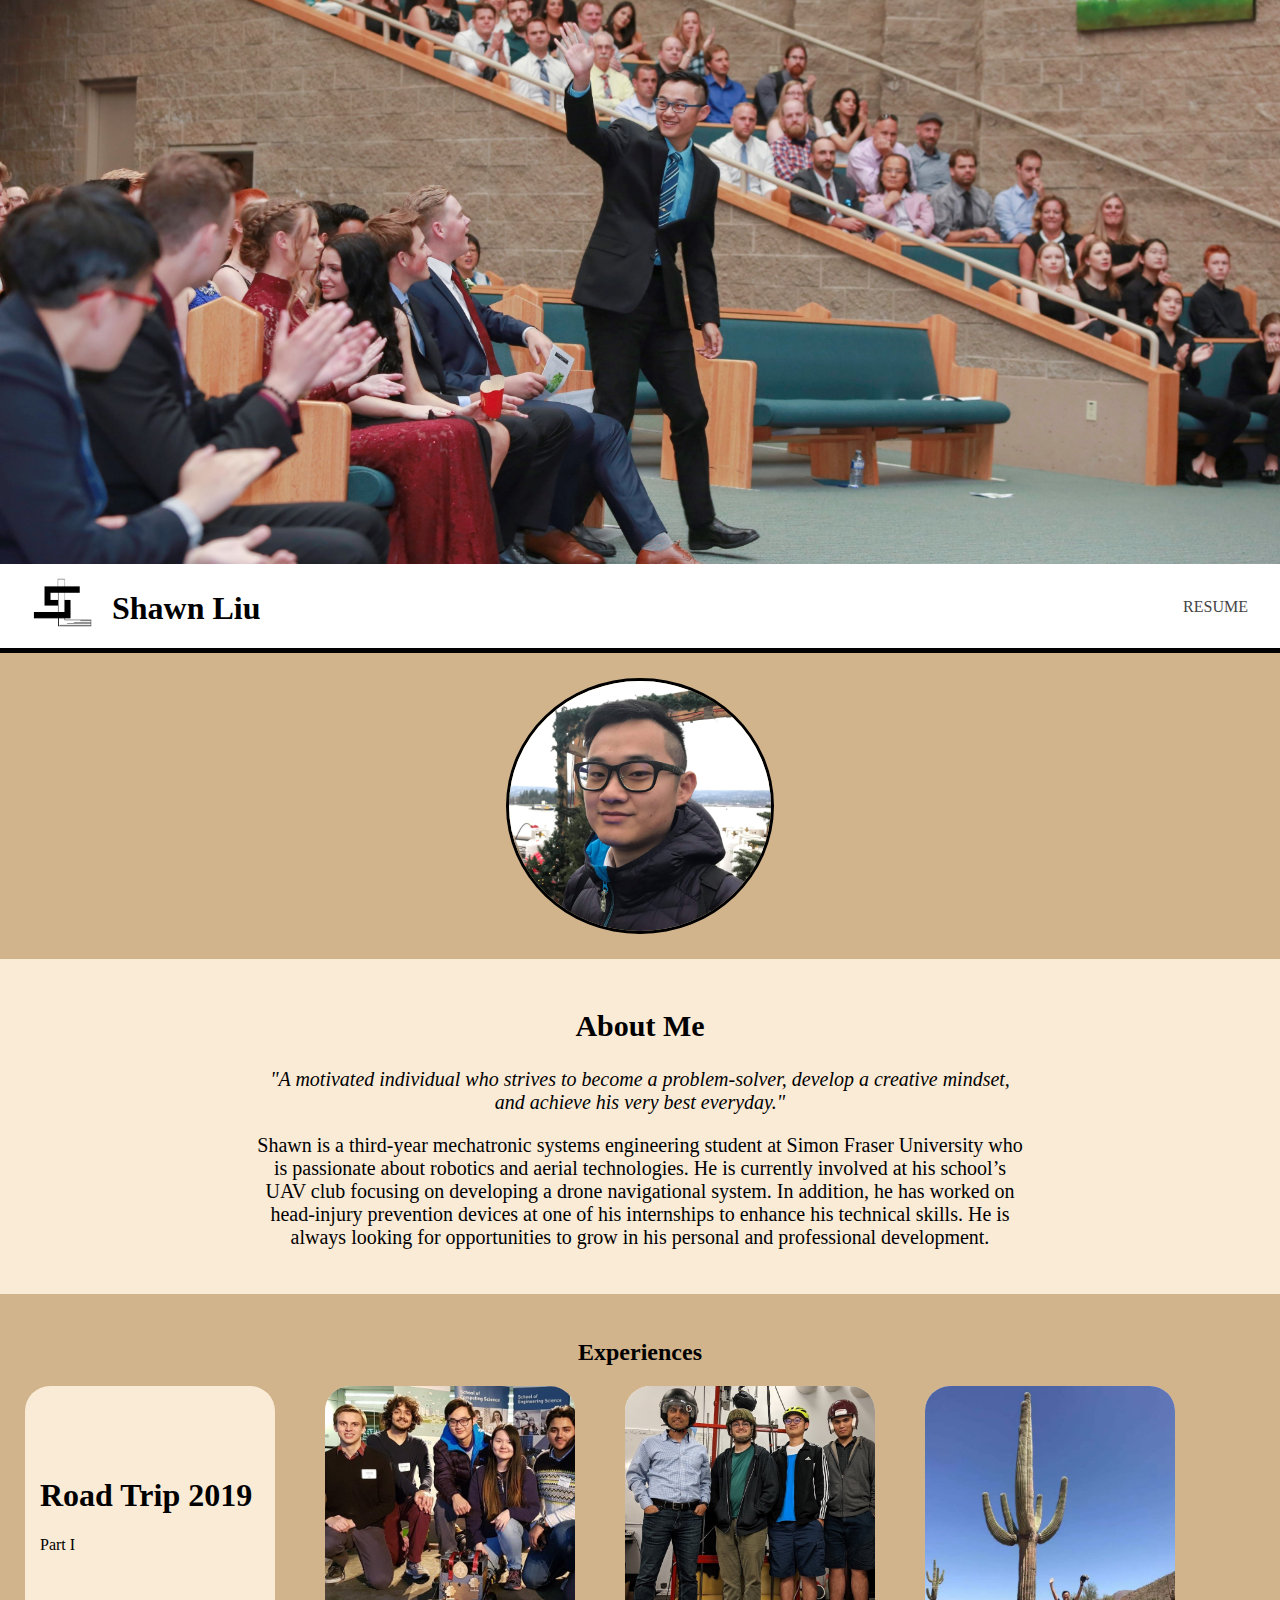
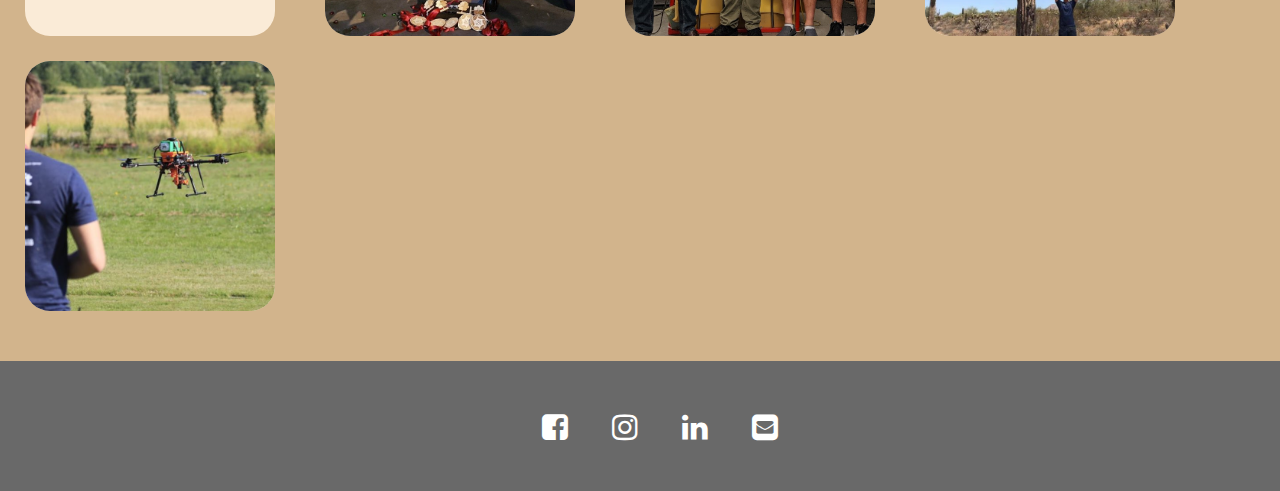
==== index.htm @ 6d1b3b06 "Remove phone icon" ====
<!DOCTYPE HTML> <!--Tells user which html version you are using -->
<html lang ="en">
    <head> 
    <meta charset = "utf-8">
    <meta name = "description" content="Personal websites"> <!-- this is used to help the search engine to find what the users are looking for-->
    <meta name="viewport" content="width=device-width, initial-scale=1">
    <title> Shawn's Website </title> <!-- Shows on the tab that this is "Shawn's Website" -->
    <link rel= "stylesheet" href="Shawn_web.css">
    <link rel= "stylesheet" href="https://stackpath.bootstrapcdn.com/font-awesome/4.7.0/css/font-awesome.min.css"> <!--https://www.bootstrapcdn.com/fontawesome/-->
    <body>
        <div id = "container">
            <div id = "main">
        <div class = "top-container">
            <a name = "back-to-top">
                <img src = "Shawn web pic/SCSGradPic4.jpg" alt = "grad" class = "grad"></a>
            <!--<img src = "Shawn web pic/logo3.png" alt = "logo" class = "logoTop">-->
            <!--<h1 class = "heading"><span>Shawn Liu</span></h1> this well set the name for the top--> 
            <p class = "headingQuote"><span><i>"You can do anything you set your mind to."</i> -Benjamin Franklin </span></p>
        </div>
                
        <header class = "header" id = "myHeader">
            <div class= "inner">
        <img src = "Shawn web pic/logo3.png" alt = "logo" class = "logo">
        <h1 class= "name"> Shawn Liu </h1>
        <nav>
            <ul>
                <!--<li> <a href = "#aboutme"> About Me</a></li>-->
                <!--<li> <a href = "#back-to-top">Back to Top </a> </li>-->
                <!--<li> <a href = "#education"> Education & Awards </a> </li>--> 
                <!--<li> <a href = "#Contact"> Contact </a></li>-->
                <li> <a href = "Resume%20(8-28-2019).pdf"> Resume </a></li>
            </ul>
        </nav>
        </div>
        </header>
                
            <section class = "profile_section">
                <img src = "Shawn web pic/Shawn pic 2.jpg" alt = "profile" class = "profile">
            </section>
        
           <section class = "section1">
               <div class = "text">
               <h2> <a name = "aboutme">About Me </a> </h2>
                   <p><i> "A motivated individual who strives to become a problem-solver, develop a creative mindset, and achieve his very best everyday."</i></p>
                    <p>Shawn is a third-year mechatronic systems engineering student at Simon Fraser University who is passionate about robotics and aerial technologies. He is currently involved at his school’s UAV club focusing on developing a drone navigational system. In addition, he has worked on head-injury prevention devices at one of his internships to enhance his technical skills. He is always looking for opportunities to grow in his personal and professional development. </p>
               </div>
           </section>
                
           <section class = "career">
	           <h2> Experiences</h2>  
           <div id = "box-wrap">
               
               <!--<a href = "roadtrip.htm">--><div class = "image-box">
                   <span id = "box1"></span>
                       <div class="thumb_content">
                           <h1> Road Trip 2019</h1>
                           <p>Part I</p>
                       </div>
                   </div></a>
    
               <div class = "image-box">
                   <span id = "box2"></span>
                       <div class="thumb_content">
                           <h1> Ecobot Competition</h1>
                           <p>Student Competition at SFU</p>
                       </div>
               </div>
               
               <!--<a href = "shieldX.htm">--><div class = "image-box">
                   <span id = "box3"></span>
                       <div class="thumb_content">
                           <h1> Summer Internship 2019</h1>
                           <p>At Shield-X Technology</p>
                   </div>
                   </div></a>
               
                <div class = "image-box">
                   <span id = "box4"></span>
                       <div class="thumb_content">
                           <h1> Road Trip 2019</h1>
                           <p>Part II</p>
                       </div>
               </div>
    
               <div class = "image-box">
                   <span id = "box5"></span>
                       <div class="thumb_content">
                           <h1> Team Guardian</h1>
                           <p>UAV club at SFU</p>
                       </div>
               </div>
           </div>
    </section>
        </div>
        </div>
           <footer>
               <div ID = "wrapper">
           <h2> <a name = "Contact"></a> </h2>
              <div class = "wrapper">
                  <ul>
                      <li class = "footer-icon"><i class="fa fa-facebook-square"></i></li>
                      <li class = "footer-icon"><i class="fa fa-instagram"></i></li>
                      <li class = "footer-icon"><i class="fa fa-linkedin"></i></li>
                      <li class = "footer-icon"><i class="fa fa-envelope-square"></i></li>
                      <!--<li class = "footer-icon"><i class="fa fa-phone-square"></i></li>-->
                  </ul>
               </div>
               </div>
           </footer>

    <script src="https://ajax.googleapis.com/ajax/libs/jquery/3.4.1/jquery.min.js"></script> <!-- include JQuery-->
    <script>
        //Fades in the page by removing the fade out class.
        document.body.className += ' fade-out';
        $(function() {
            $('body').removeClass('fade-out');
        });
        // When the user scrolls the page, execute myFunction 
        window.onscroll = function() {myFunction()};

        // Get the header
        var header = document.getElementById("myHeader");

        // Get the offset position of the navbar
        var sticky = header.offsetTop;

        // Add the sticky class to the header when you reach its scroll position. Remove "sticky" when you leave the scroll position
        function myFunction() {
            if (window.pageYOffset > sticky) {
                header.classList.add("sticky");
            } else {
            header.classList.remove("sticky");
            }
        }
    </script>
    </body>
    </head>
    
    
</html>
---- Shawn_web.css ----
html {
    height: 100%;
    margin: 0;
    padding: 0; 
    #font: arial; 
}
body {
    height 100%; 
    margin:0;
    padding: 0px; 
    z-index: -10; 
    
    opacity: 1;
    transition: 1s opacity; 
}

body.fade-out {
    opacity: 0;
    transition: none;
}

.heading{
    position: absolute;
    top: 40px;
    left: -500px;
    width: 100%;
}

.heading span{
    color:white;
    font: bold 45px Helvetica;
    padding: 10px;
}

.headingQuote{
    position: absolute; 
    top: 500px;
    left: 1000px;
    width:30%; 
}

.headingQuote span{
    color:white;
    font: bold 35px Helvetica;
    padding: 10px;
}
.name {
    float: left; 
    padding-left: 20px;
}

.logo {
    padding-top: 10px;
    float: left;
    width: 60px;
}

nav {
    float: right;
}

header::after {
    content: '';
    display: table;
    clear: both;
}

nav ul{
    margin: 0;
    padding: 0;
    list-style: none;
}

nav li{
    display: inline-block; 
    margin-left: 35px; 
    padding-top: 25px; 
    position: relative;
}

nav ul li a {
    color: #444; 
    text-decoration: none;
    text-transform: uppercase; 
}

nav a:hover {
    color:#000; 
}

nav a::before {
    content: '';
    display: block;
    height: 5px;
    width: 100%;
    background-color: #444; 
    
    top:0;
    width: 0%;
}

nav a:hover:before{
    width: 100%; 
}

.header{ 
    background-color: white;
    border-bottom: 5px solid black; 
    z-index: 2; 
}

.inner{
    width: 95%;
    margin: 0 auto;  
}
.profile {
    display:block;
    margin-left: auto;
    margin-right: auto;
    vertical-align: middle; 
    border-radius: 50%;
    border-style: solid;
    height: 250px;
    width: auto;
}

.profile_section {
    padding-top: 25px;
    padding-bottom: 25px; 
    margin: auto; 
    width: 100%;
    #background-image: url("file:///C:/Users/Shawn/Desktop/Shawn%20web%20pic/background_photo.jpg"); 
    #background-size: 1600px; 
    #background-repeat: no-repeat; 
    #background-attachment: fixed; 
    background-color: tan;
}

.ecosolidworks {
    width: 200px; 
}

.ecoteam {
    width: 500px;
}

.section1 {
    background-color: antiquewhite; 
    padding-top: 25px;
    padding-bottom: 25px; 
    margin: auto; 
    width: 100%;
    z-index: 1;
}

/* The sticky class is added to the header with JS when it reaches its scroll position */
.sticky {
  position: fixed;
  top: 0;
  width: 100%
}

.top-container {
  position: relative; 
  text-align: center;
}


.sticky + .profile_section {
  padding-top: 120px;
}

.grad{
    width: 100%; 
}

.career{ 
    padding-top: 25px; 
    padding-bottom: 300px; 
    margin: auto; 
    width: 100%;
    #background-image: url("file:///C:/Users/Shawn/Desktop/Shawn%20web%20pic/background_photo.jpg"); 
    #background-size: 1600px; 
    #background-repeat: no-repeat; 
    #background-attachment: fixed; 
    background-color: tan;
    vertical-align: middle; 
}

@media only screen and (max-width: 1525px) {
    .career{
        padding-bottom: 575px; 
    }
    .headingQuote{
    z-index: -100;  
}
}

@media only screen and (max-width: 920px) {
    .career{
        padding-bottom: 850px; 
    }
}

@media only screen and (max-width: 615px) {
    .career{
        padding-bottom: 1400px; 
    }
   
}


.career h2{
    text-align: center; 
}

.project{
    background-color: white; 
}

#wrapper{
    position: relative; 
}

box-wrap{
    width:100%; 
    height: 270px; 
    margin: 0 auto; 
    overflow: relative; 
    text-align: center; 
    
}

.image-box{
    width: 250px;
    height: 250px;
    float: left;
    display: inline-block;
    overflow: hidden;
    position: relative; 
    margin: 0px 25px 25px 25px; 
    background: antiquewhite; 
    border-radius: 10%;
    #border: 1px solid #666;
    text-align: left; 
    
}

.thumb_content{
    padding: 70px 15px 0 15px; color: black;
}

#box1{
    top: 0; 
    width: 250px; 
    height: 250px;
    position: absolute; 
    display: inline-block; 
    background: url("Shawn web pic/road_trip.jpg") no-repeat; 
    background-size: 400px;  
    
    -webkit-transition: top .3s ease-in-out; 
}

#box2{
    top: 0; 
    width: 250px; 
    height: 250px;
    position: absolute; 
    display: inline-block; 
    background: url("Shawn web pic/ecobotteam1.jpg") no-repeat; 
    background-size: 270px;
    
    -webkit-transition: top .3s ease-in-out; 
}

#box3{
    top: 0; 
    width: 250px; 
    height: 250px;
    position: absolute; 
    display: inline-block; 
    background: url("Shawn web pic/shieldX group photo.jpg") no-repeat; 
    background-size: 260px;
    
    -webkit-transition: top .3s ease-in-out; 
}

#box4{
    top: 0; 
    width: 250px; 
    height: 250px;
    position: absolute; 
    display: inline-block; 
    background: url("Shawn%20web%20pic/Cactus%20.jpg") no-repeat; 
    background-size: 260px;
    
    -webkit-transition: top .3s ease-in-out; 
}

#box5{
    top: 0; 
    width: 250px; 
    height: 250px;
    position: absolute; 
    display: inline-block; 
    background: url("Shawn%20web%20pic/drone.png") no-repeat; 
    background-size: 270px;
    
    -webkit-transition: top .3s ease-in-out; 
}
.image-box:hover #box1 {
    top: -240px;
}

.image-box:hover #box2 {
    top: -240px;
}

.image-box:hover #box3 {
    top: -240px;
}
.image-box:hover #box4 {
    top: -240px;
}
.image-box:hover #box5 {
    top: -240px;
}
.footer-icon{
    list-style:none;
    margin: 10px 0px;
    display: inline-block;
    font-size: 30px;
    padding: 20px 20px;
    color: #fff;
    #border: 1px solid #fff;
    #border-radius: 25%;
    transition: .5s; 
}

.text{
    margin: auto; 
    font-size: 20px; 
    width: 60%; 
    position: relative; 
    text-align: center; 
}


footer{
    background-color: dimgrey;
    text-align: center; 
    position: absolute; 
    width: 100%;
}
.footer-icon:hover {
    color: #292929;
    #border: 1px solid #292929;
    transition: .5s; 
}



.text h2{
    float: center; 
}

@viewport {
    width: device-width;
    zoom: 1.0; 
}


#container {
    min-height: 100%;
    text-align: center; 
}

#main {
    overflow: hidden;
}
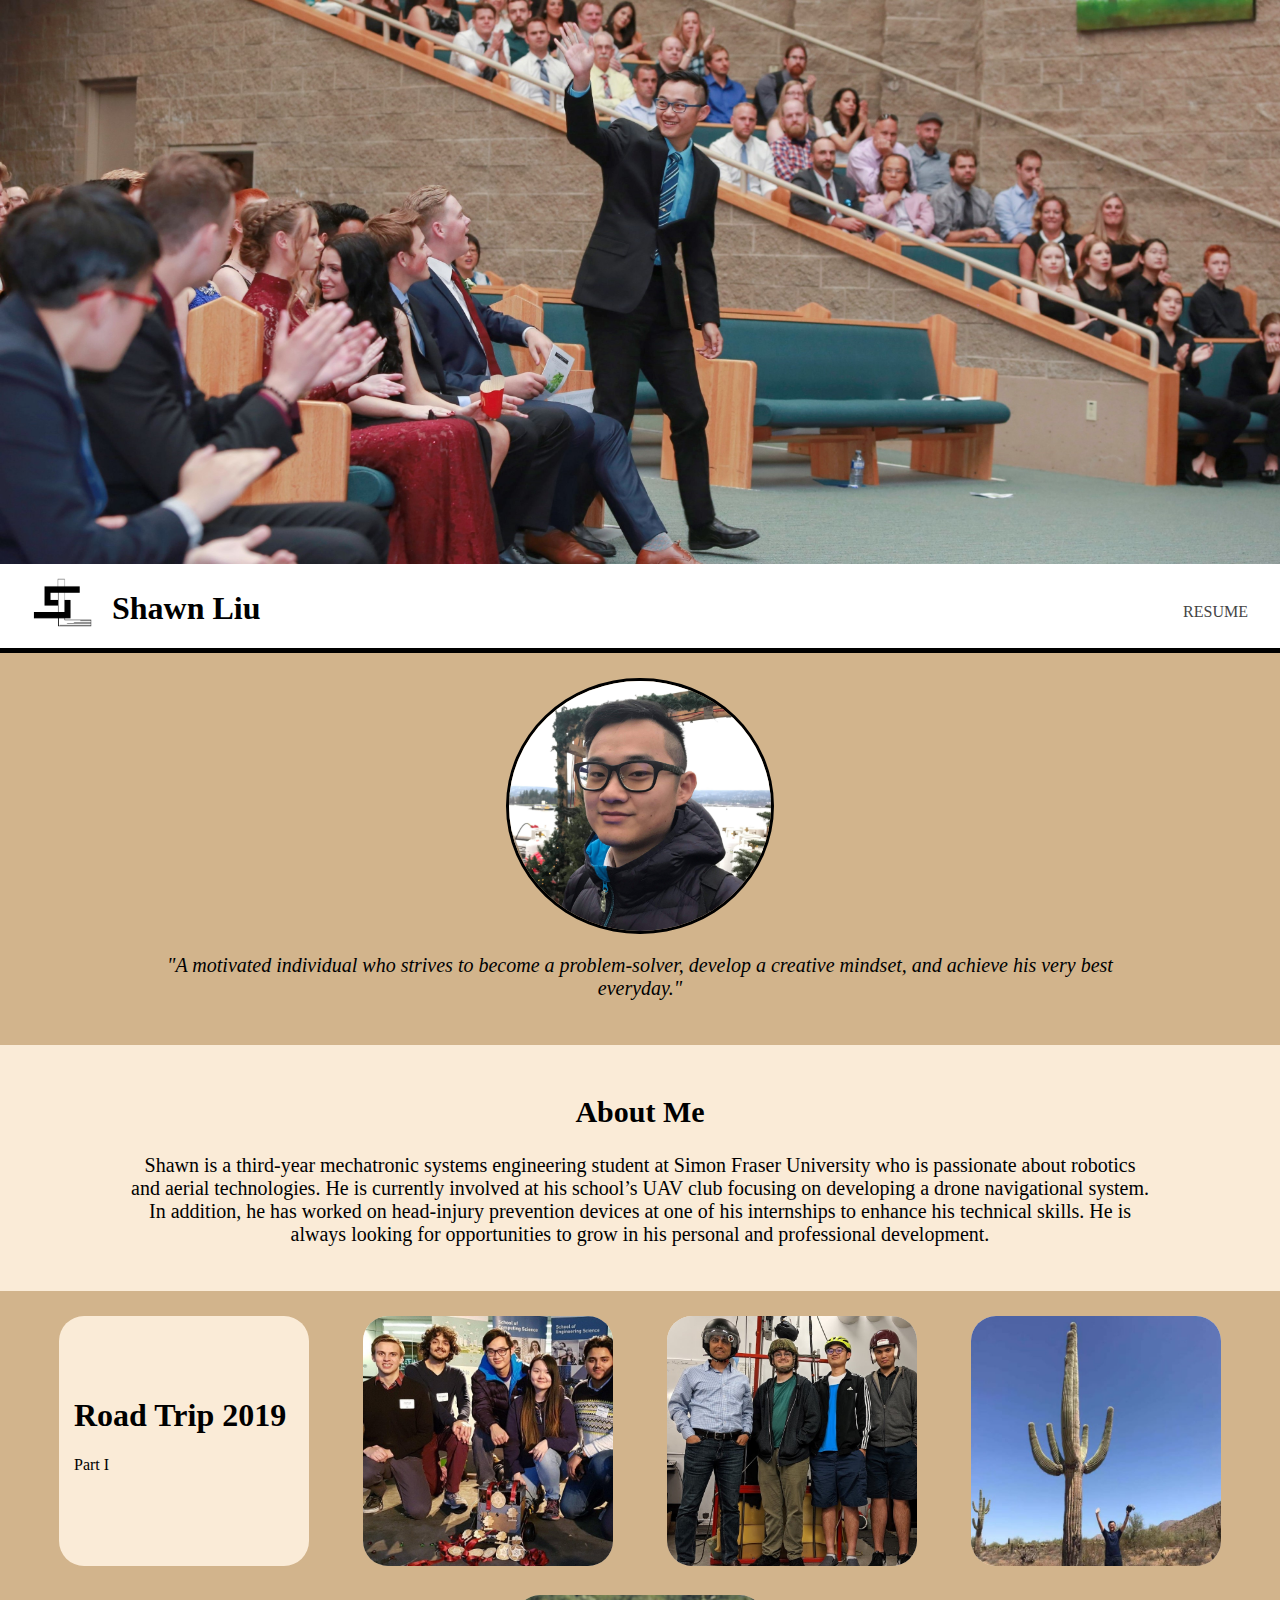
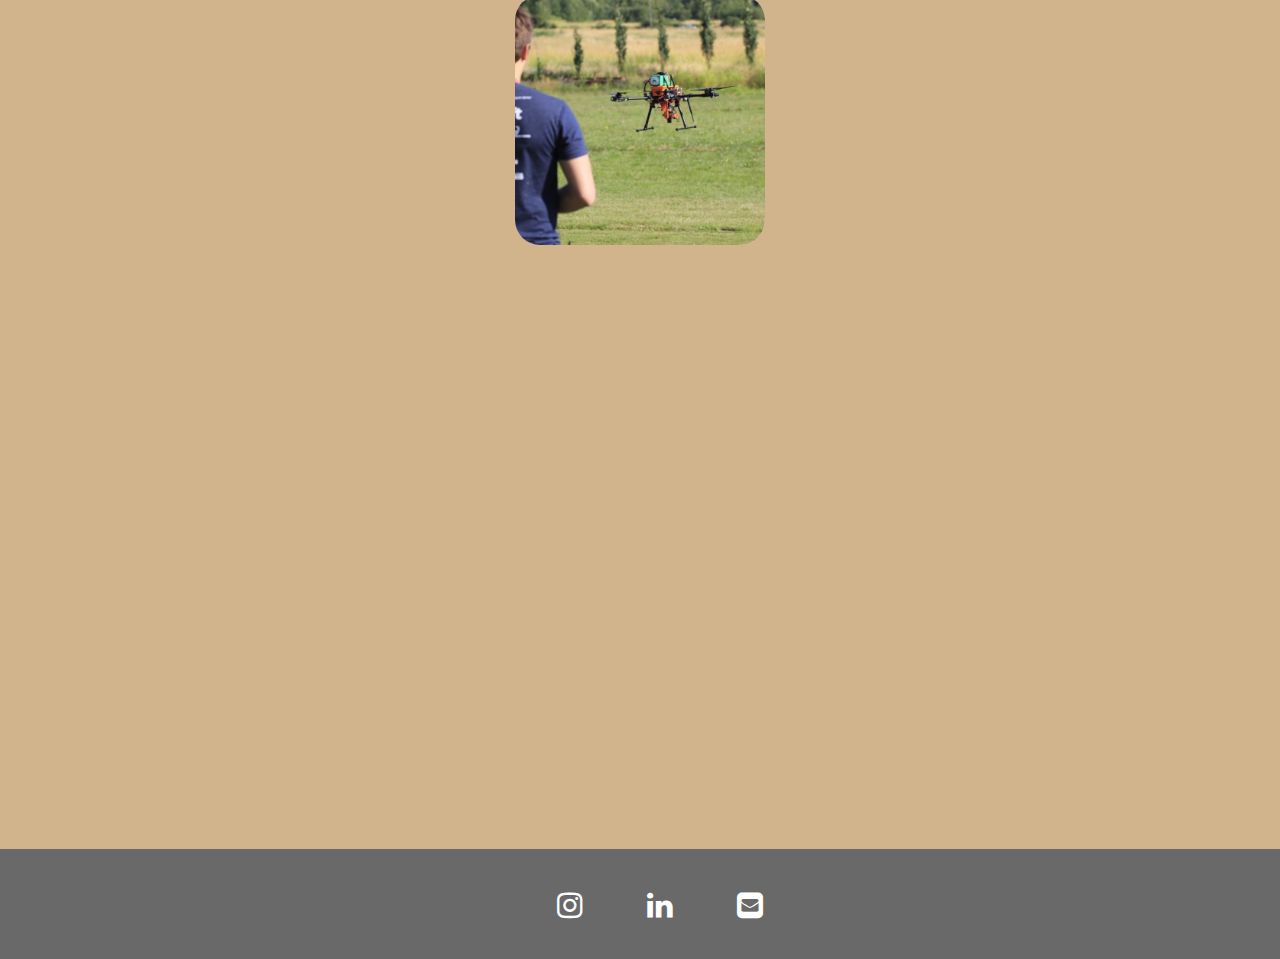
==== commit 30625334: "Update index.htm" ====
--- a/index.htm
+++ b/index.htm
@@ -4,7 +4,7 @@
     <meta charset = "utf-8">
     <meta name = "description" content="Personal websites"> <!-- this is used to help the search engine to find what the users are looking for-->
     <meta name="viewport" content="width=device-width, initial-scale=1">
-    <title> Shawn's Website </title> <!-- Shows on the tab that this is "Shawn's Website" -->
+    <title> Portfolio-Shawn Liu </title> <!-- Shows on the tab that this is "Shawn's Website" -->
     <link rel= "stylesheet" href="Shawn_web.css">
     <link rel= "stylesheet" href="https://stackpath.bootstrapcdn.com/font-awesome/4.7.0/css/font-awesome.min.css"> <!--https://www.bootstrapcdn.com/fontawesome/-->
     <body>
@@ -28,6 +28,7 @@
                 <!--<li> <a href = "#back-to-top">Back to Top </a> </li>-->
                 <!--<li> <a href = "#education"> Education & Awards </a> </li>--> 
                 <!--<li> <a href = "#Contact"> Contact </a></li>-->
+                <!-- <li> <a href = "index.htm"> Home</a></li>-->
                 <li> <a href = "Resume%20(8-28-2019).pdf"> Resume </a></li>
             </ul>
         </nav>
@@ -36,18 +37,20 @@
                 
             <section class = "profile_section">
                 <img src = "Shawn web pic/Shawn pic 2.jpg" alt = "profile" class = "profile">
+                <div class = "text">
+                    <p><i> "A motivated individual who strives to become a problem-solver, develop a creative mindset, and achieve his very best everyday."</i></p>
+                </div>
             </section>
         
            <section class = "section1">
                <div class = "text">
                <h2> <a name = "aboutme">About Me </a> </h2>
-                   <p><i> "A motivated individual who strives to become a problem-solver, develop a creative mindset, and achieve his very best everyday."</i></p>
                     <p>Shawn is a third-year mechatronic systems engineering student at Simon Fraser University who is passionate about robotics and aerial technologies. He is currently involved at his school’s UAV club focusing on developing a drone navigational system. In addition, he has worked on head-injury prevention devices at one of his internships to enhance his technical skills. He is always looking for opportunities to grow in his personal and professional development. </p>
                </div>
            </section>
                 
            <section class = "career">
-	           <h2> Experiences</h2>  
+	           <!--<h2> Experiences</h2>--> 
            <div id = "box-wrap">
                
                <!--<a href = "roadtrip.htm">--><div class = "image-box">
@@ -98,7 +101,7 @@
            <h2> <a name = "Contact"></a> </h2>
               <div class = "wrapper">
                   <ul>
-                      <li class = "footer-icon"><i class="fa fa-facebook-square"></i></li>
+                      <!--<li class = "footer-icon"><i class="fa fa-facebook-square"></i></li>-->
                       <li class = "footer-icon"><i class="fa fa-instagram"></i></li>
                       <li class = "footer-icon"><i class="fa fa-linkedin"></i></li>
                       <li class = "footer-icon"><i class="fa fa-envelope-square"></i></li>
--- a/Shawn_web.css
+++ b/Shawn_web.css
@@ -73,8 +73,8 @@
 
 nav li{
     display: inline-block; 
-    margin-left: 35px; 
-    padding-top: 25px; 
+    #margin-left: 35px; 
+    padding-top: 30px; 
     position: relative;
 }
 
@@ -134,6 +134,7 @@
     #background-repeat: no-repeat; 
     #background-attachment: fixed; 
     background-color: tan;
+   
 }
 
 .ecosolidworks {
@@ -176,11 +177,11 @@
 
 .career{ 
     padding-top: 25px; 
-    padding-bottom: 300px; 
+    #padding-bottom: 0px; 
     margin: auto; 
     width: 100%;
     #background-image: url("file:///C:/Users/Shawn/Desktop/Shawn%20web%20pic/background_photo.jpg"); 
-    #background-size: 1600px; 
+    #background-size: 1300px; 
     #background-repeat: no-repeat; 
     #background-attachment: fixed; 
     background-color: tan;
@@ -198,13 +199,13 @@
 
 @media only screen and (max-width: 920px) {
     .career{
-        padding-bottom: 850px; 
+        padding-bottom: 0px; 
     }
 }
 
 @media only screen and (max-width: 615px) {
     .career{
-        padding-bottom: 1400px; 
+        padding-bottom: 0px; 
     }
    
 }
@@ -218,13 +219,10 @@
     background-color: white; 
 }
 
-#wrapper{
-    position: relative; 
-}
 
 box-wrap{
     width:100%; 
-    height: 270px; 
+    #height: 0px; 
     margin: 0 auto; 
     overflow: relative; 
     text-align: center; 
@@ -234,7 +232,7 @@
 .image-box{
     width: 250px;
     height: 250px;
-    float: left;
+    #float: left;
     display: inline-block;
     overflow: hidden;
     position: relative; 
@@ -247,7 +245,7 @@
 }
 
 .thumb_content{
-    padding: 70px 15px 0 15px; color: black;
+    padding: 60px 15px 0 15px; color: black;
 }
 
 #box1{
@@ -310,28 +308,28 @@
     -webkit-transition: top .3s ease-in-out; 
 }
 .image-box:hover #box1 {
-    top: -240px;
+    top: -250px;
 }
 
 .image-box:hover #box2 {
-    top: -240px;
+    top: -250px;
 }
 
 .image-box:hover #box3 {
-    top: -240px;
+    top: -250px;
 }
 .image-box:hover #box4 {
-    top: -240px;
+    top: -250px;
 }
 .image-box:hover #box5 {
-    top: -240px;
+    top: -250px;
 }
 .footer-icon{
     list-style:none;
-    margin: 10px 0px;
+    margin: auto;
     display: inline-block;
     font-size: 30px;
-    padding: 20px 20px;
+    padding: 20px 30px;
     color: #fff;
     #border: 1px solid #fff;
     #border-radius: 25%;
@@ -341,7 +339,7 @@
 .text{
     margin: auto; 
     font-size: 20px; 
-    width: 60%; 
+    width: 80%; 
     position: relative; 
     text-align: center; 
 }
@@ -372,7 +370,7 @@
 
 
 #container {
-    min-height: 100%;
+    #min-height: 80%;
     text-align: center; 
 }
 
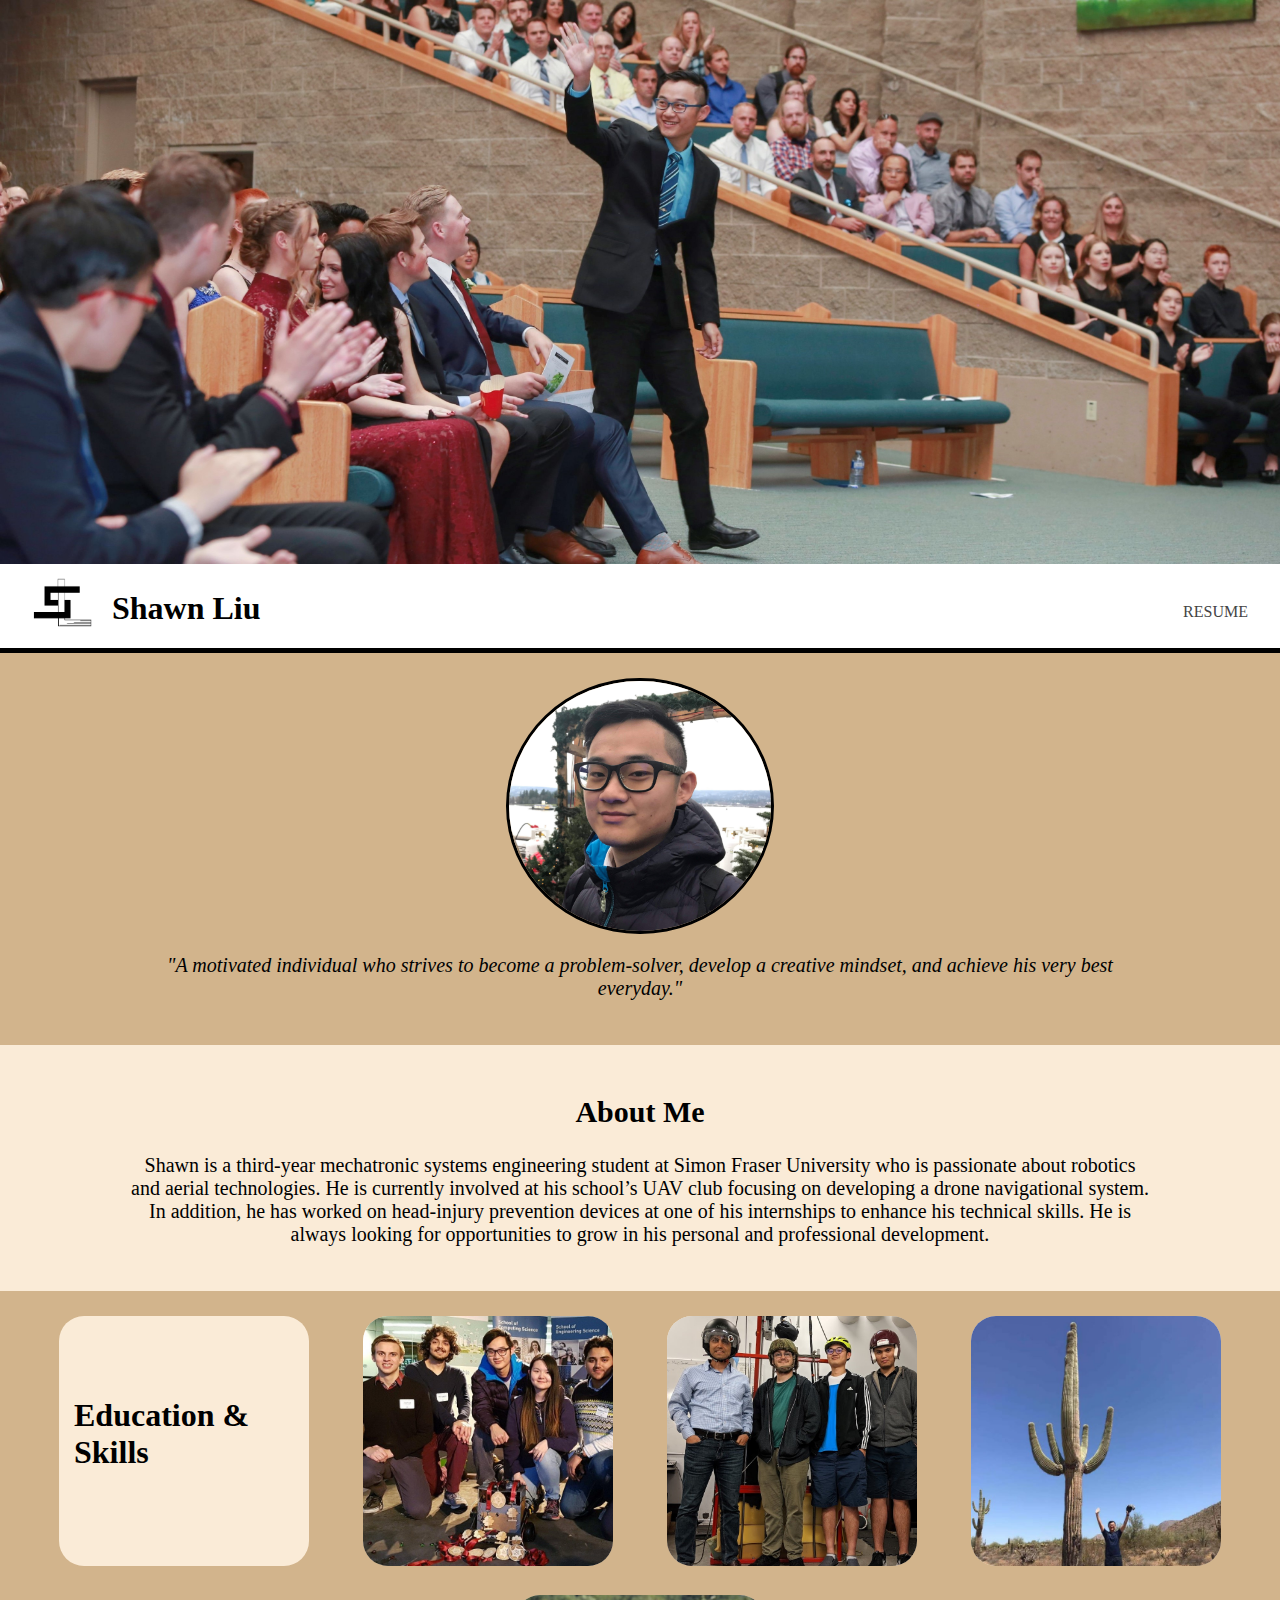
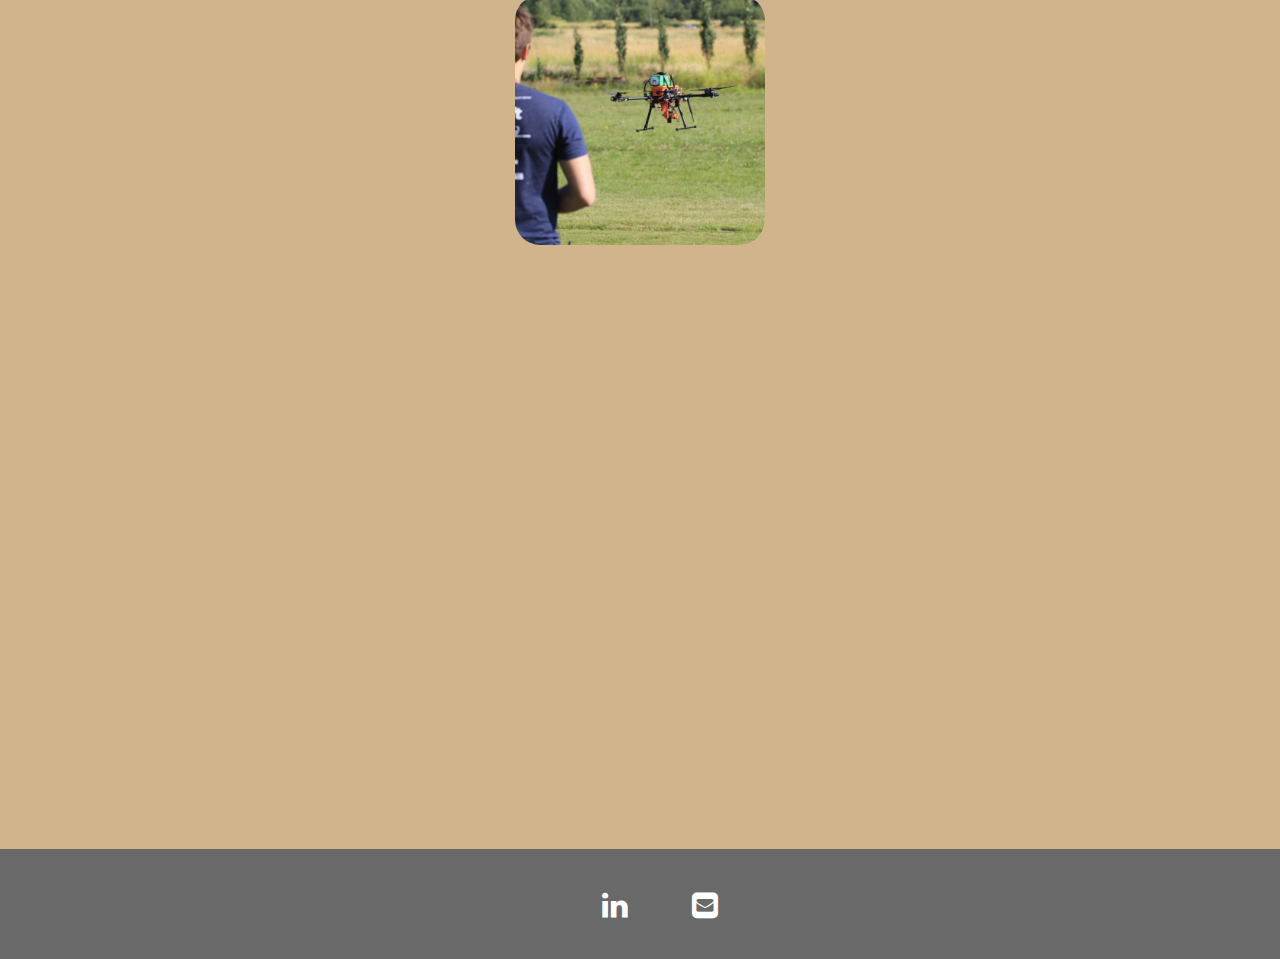
==== commit 550775a5: "Update index.htm" ====
--- a/index.htm
+++ b/index.htm
@@ -56,40 +56,39 @@
                <!--<a href = "roadtrip.htm">--><div class = "image-box">
                    <span id = "box1"></span>
                        <div class="thumb_content">
-                           <h1> Road Trip 2019</h1>
-                           <p>Part I</p>
+                           <h1>Education & Skills</h1>
                        </div>
                    </div></a>
     
                <div class = "image-box">
                    <span id = "box2"></span>
                        <div class="thumb_content">
-                           <h1> Ecobot Competition</h1>
-                           <p>Student Competition at SFU</p>
+                           <h1>Projects</h1>
+                           <!--<p>Student Competition at SFU</p>-->
                        </div>
                </div>
                
                <!--<a href = "shieldX.htm">--><div class = "image-box">
                    <span id = "box3"></span>
                        <div class="thumb_content">
-                           <h1> Summer Internship 2019</h1>
-                           <p>At Shield-X Technology</p>
+                           <h1>Work Experience</h1>
+                           <!--<p>At Shield-X Technology</p>-->
                    </div>
                    </div></a>
                
                 <div class = "image-box">
                    <span id = "box4"></span>
                        <div class="thumb_content">
-                           <h1> Road Trip 2019</h1>
-                           <p>Part II</p>
+                           <h1>Community Involvement</h1>
+                           <!--<p>Part II</p>-->
                        </div>
                </div>
     
                <div class = "image-box">
                    <span id = "box5"></span>
                        <div class="thumb_content">
-                           <h1> Team Guardian</h1>
-                           <p>UAV club at SFU</p>
+                           <h1>Thoughts on Technology</h1>
+                           <!--<p>UAV club at SFU</p>-->
                        </div>
                </div>
            </div>
@@ -102,7 +101,7 @@
               <div class = "wrapper">
                   <ul>
                       <!--<li class = "footer-icon"><i class="fa fa-facebook-square"></i></li>-->
-                      <li class = "footer-icon"><i class="fa fa-instagram"></i></li>
+                      <!--<li class = "footer-icon"><i class="fa fa-instagram"></i></li>-->
                       <li class = "footer-icon"><i class="fa fa-linkedin"></i></li>
                       <li class = "footer-icon"><i class="fa fa-envelope-square"></i></li>
                       <!--<li class = "footer-icon"><i class="fa fa-phone-square"></i></li>-->
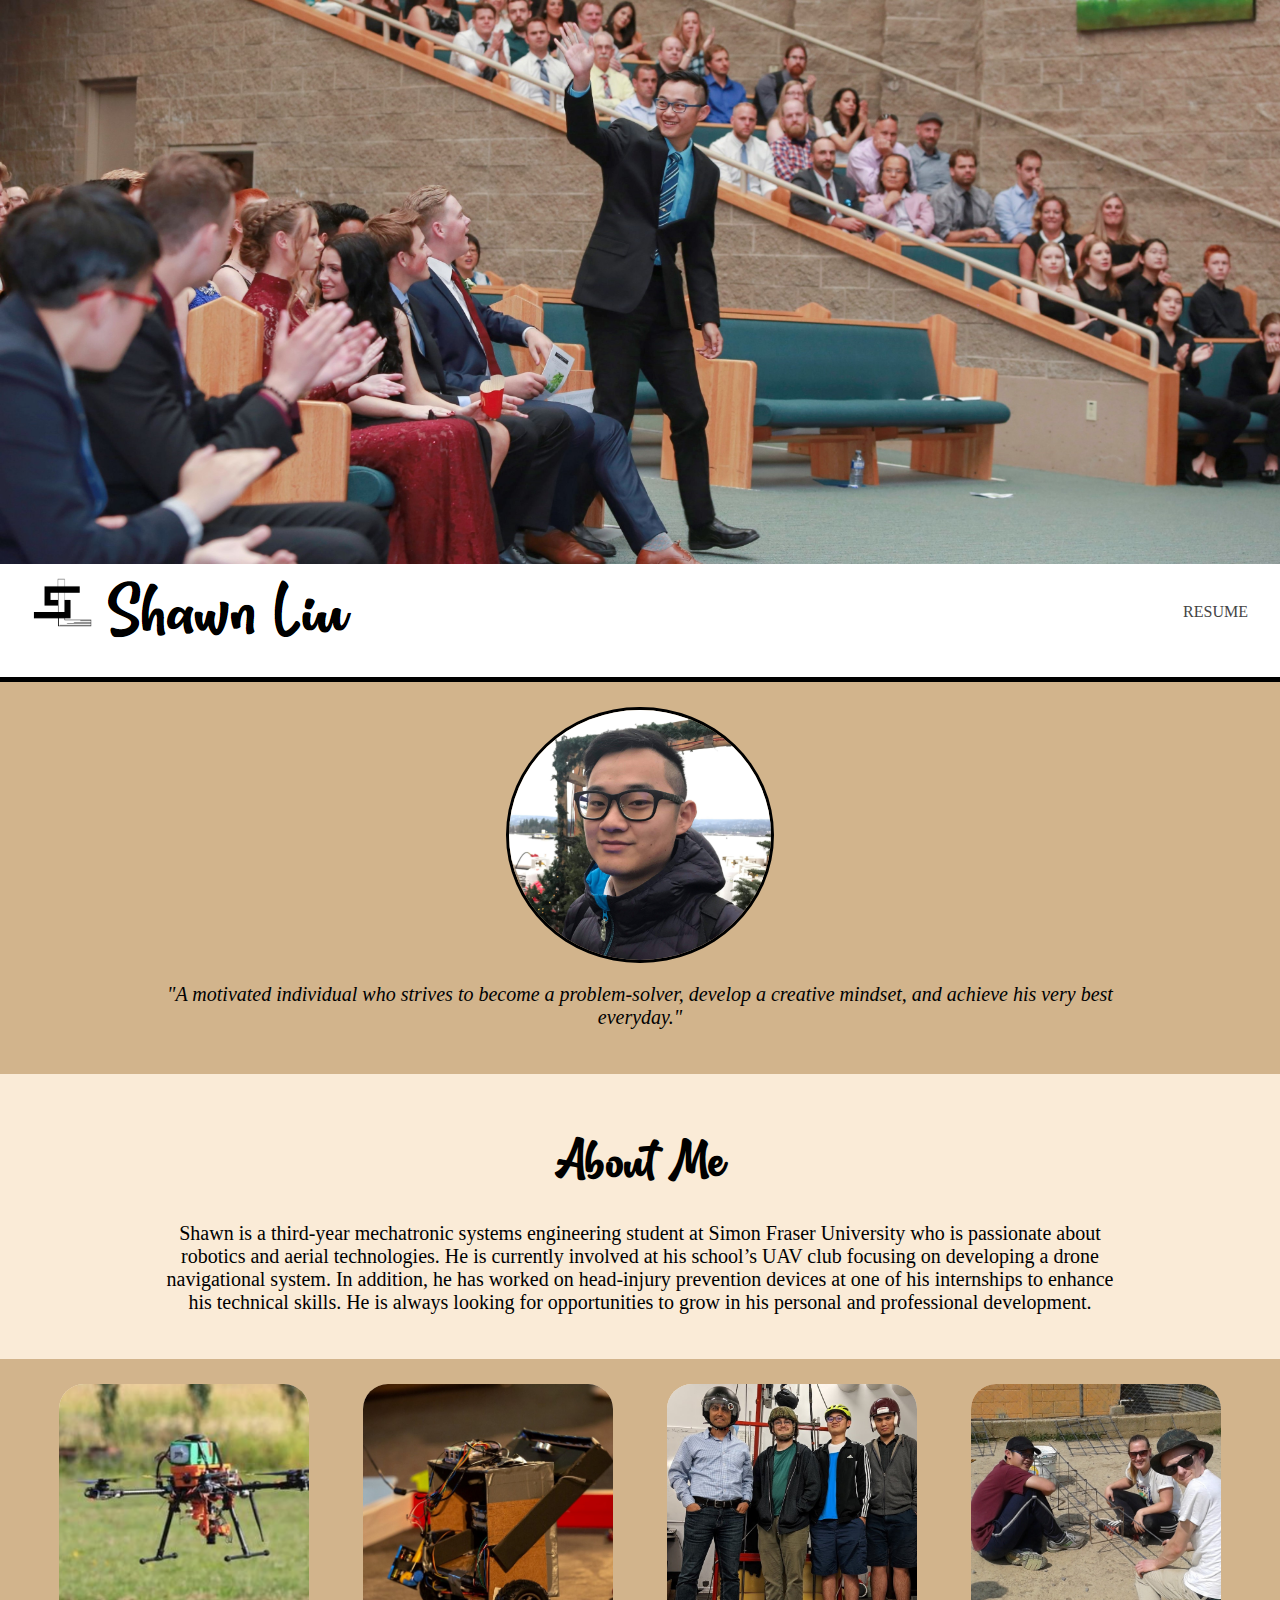
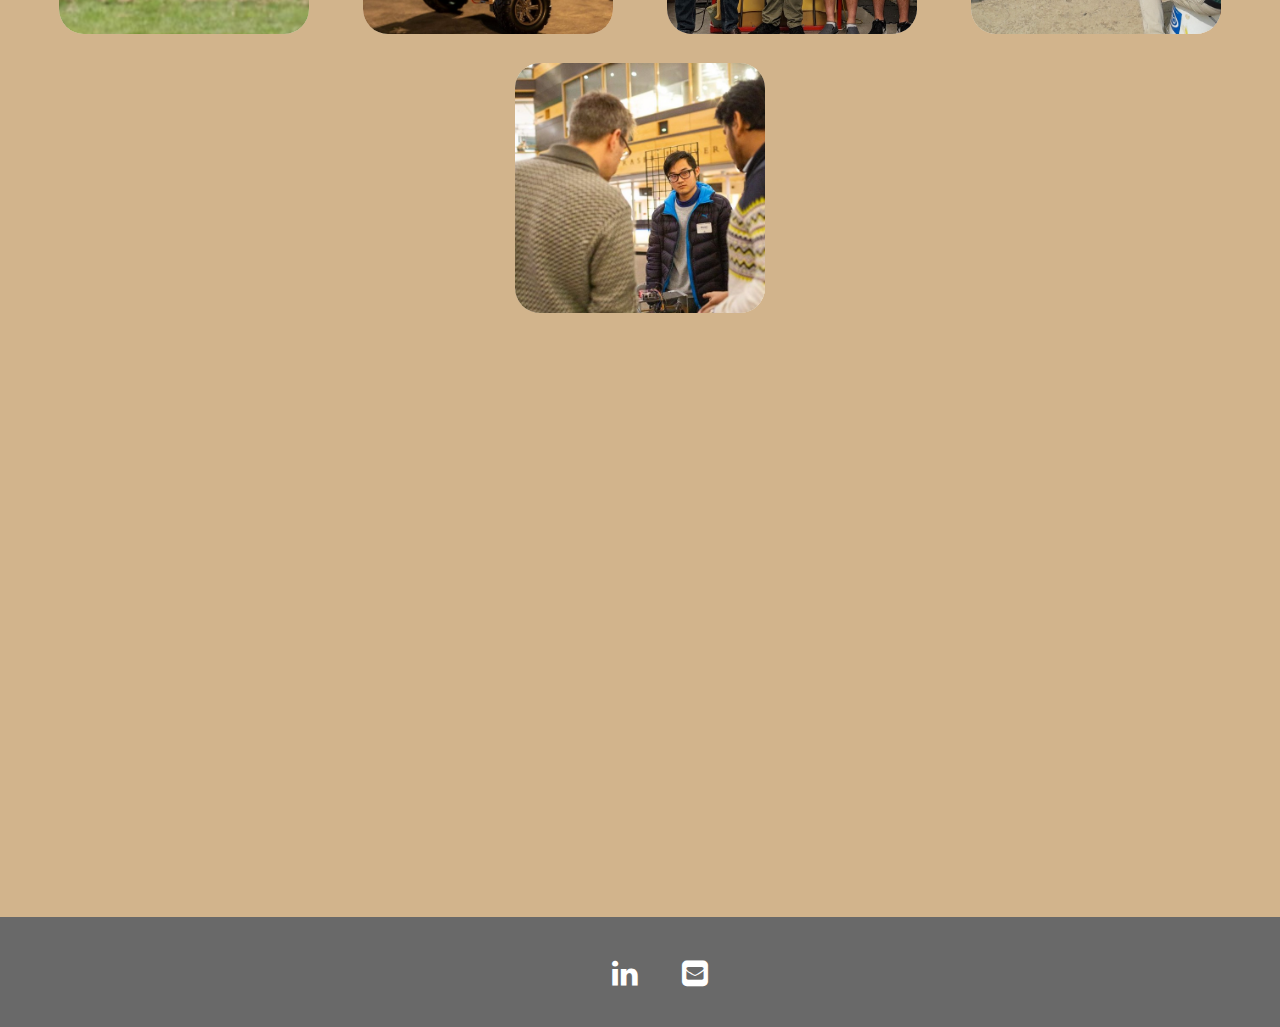
==== commit 884f956a: "Add files via upload" ====
--- a/index.htm
+++ b/index.htm
@@ -1,4 +1,4 @@
-<!DOCTYPE HTML> <!--Tells user which html version you are using -->
+﻿<!DOCTYPE HTML> <!--Tells user which html version you are using -->
 <html lang ="en">
     <head> 
     <meta charset = "utf-8">
@@ -21,7 +21,7 @@
         <header class = "header" id = "myHeader">
             <div class= "inner">
         <img src = "Shawn web pic/logo3.png" alt = "logo" class = "logo">
-        <h1 class= "name"> Shawn Liu </h1>
+        <h1 class= "name"> <img src = "Shawn web pic/name title.png" ></h1>
         <nav>
             <ul>
                 <!--<li> <a href = "#aboutme"> About Me</a></li>-->
@@ -29,7 +29,7 @@
                 <!--<li> <a href = "#education"> Education & Awards </a> </li>--> 
                 <!--<li> <a href = "#Contact"> Contact </a></li>-->
                 <!-- <li> <a href = "index.htm"> Home</a></li>-->
-                <li> <a href = "Resume%20(8-28-2019).pdf"> Resume </a></li>
+                <li> <a href = "Resume%20(10-15-2019).pdf"> Resume </a></li>
             </ul>
         </nav>
         </div>
@@ -44,7 +44,7 @@
         
            <section class = "section1">
                <div class = "text">
-               <h2> <a name = "aboutme">About Me </a> </h2>
+               <h2> About Me </h2>
                     <p>Shawn is a third-year mechatronic systems engineering student at Simon Fraser University who is passionate about robotics and aerial technologies. He is currently involved at his school’s UAV club focusing on developing a drone navigational system. In addition, he has worked on head-injury prevention devices at one of his internships to enhance his technical skills. He is always looking for opportunities to grow in his personal and professional development. </p>
                </div>
            </section>
@@ -56,14 +56,14 @@
                <!--<a href = "roadtrip.htm">--><div class = "image-box">
                    <span id = "box1"></span>
                        <div class="thumb_content">
-                           <h1>Education & Skills</h1>
+                           <h1><a href = "education.htm" data-ajax="false">Education & Skills</a></h1>
                        </div>
-                   </div></a>
+                   </div>
     
                <div class = "image-box">
                    <span id = "box2"></span>
                        <div class="thumb_content">
-                           <h1>Projects</h1>
+                           <h1><a href = "project.htm" data-ajax="false">Projects</a></h1>
                            <!--<p>Student Competition at SFU</p>-->
                        </div>
                </div>
@@ -71,15 +71,15 @@
                <!--<a href = "shieldX.htm">--><div class = "image-box">
                    <span id = "box3"></span>
                        <div class="thumb_content">
-                           <h1>Work Experience</h1>
+                           <h1><a href = "work.htm" data-ajax="false">Work Experience</a></h1>
                            <!--<p>At Shield-X Technology</p>-->
                    </div>
-                   </div></a>
+                   </div>
                
                 <div class = "image-box">
                    <span id = "box4"></span>
                        <div class="thumb_content">
-                           <h1>Community Involvement</h1>
+                           <h1><a href = "community.htm" data-ajax="false">Community Involvement</a></h1>
                            <!--<p>Part II</p>-->
                        </div>
                </div>
@@ -87,7 +87,7 @@
                <div class = "image-box">
                    <span id = "box5"></span>
                        <div class="thumb_content">
-                           <h1>Thoughts on Technology</h1>
+                           <h1><a href = "index.htm" data-ajax="false">About Me</h1>
                            <!--<p>UAV club at SFU</p>-->
                        </div>
                </div>
@@ -100,10 +100,9 @@
            <h2> <a name = "Contact"></a> </h2>
               <div class = "wrapper">
                   <ul>
-                      <!--<li class = "footer-icon"><i class="fa fa-facebook-square"></i></li>-->
                       <!--<li class = "footer-icon"><i class="fa fa-instagram"></i></li>-->
-                      <li class = "footer-icon"><i class="fa fa-linkedin"></i></li>
-                      <li class = "footer-icon"><i class="fa fa-envelope-square"></i></li>
+                      <li class = "footer-icon"><a href = "https://www.linkedin.com/in/shawn-j-liu/"><i class="fa fa-linkedin"></i></a></li>
+                      <li class = "footer-icon"><a href = "liushawnshawn@gmail.com"><i class="fa fa-envelope-square"></i></a></li>
                       <!--<li class = "footer-icon"><i class="fa fa-phone-square"></i></li>-->
                   </ul>
                </div>
@@ -134,6 +133,7 @@
             header.classList.remove("sticky");
             }
         }
+        
     </script>
     </body>
     </head>
--- a/Shawn_web.css
+++ b/Shawn_web.css
@@ -46,7 +46,10 @@
 }
 .name {
     float: left; 
-    padding-left: 20px;
+    padding-left: 10px;
+    font-family: Velfo;
+    margin-top: 0px;
+    margin-bottom: 0px;
 }
 
 .logo {
@@ -62,7 +65,7 @@
 header::after {
     content: '';
     display: table;
-    clear: both;
+    clear: both; 
 }
 
 nav ul{
@@ -137,14 +140,6 @@
    
 }
 
-.ecosolidworks {
-    width: 200px; 
-}
-
-.ecoteam {
-    width: 500px;
-}
-
 .section1 {
     background-color: antiquewhite; 
     padding-top: 25px;
@@ -210,13 +205,8 @@
    
 }
 
-
 .career h2{
     text-align: center; 
-}
-
-.project{
-    background-color: white; 
 }
 
 
@@ -243,9 +233,19 @@
     text-align: left; 
     
 }
-
+@font-face{
+    font-family: Velfo;
+    src:url("Shawn%20web%20pic/Velfo.otf");
+    src:local('Velfo'),
+        local('Velfo'),
+        url('Velfo.otf') format('opentype'),
+        url('Velfo.svg#font') format('svg');
+}
 .thumb_content{
-    padding: 60px 15px 0 15px; color: black;
+    padding: 35px 15px 0 15px; color: black;
+    text-align: center; 
+    font-size: 15pt;
+    font-family: Velfo; 
 }
 
 #box1{
@@ -254,7 +254,7 @@
     height: 250px;
     position: absolute; 
     display: inline-block; 
-    background: url("Shawn web pic/road_trip.jpg") no-repeat; 
+    background: url("Shawn web pic/drone.png") no-repeat; 
     background-size: 400px;  
     
     -webkit-transition: top .3s ease-in-out; 
@@ -266,7 +266,7 @@
     height: 250px;
     position: absolute; 
     display: inline-block; 
-    background: url("Shawn web pic/ecobotteam1.jpg") no-repeat; 
+    background: url("Shawn%20web%20pic/ecobot.jpg") no-repeat; 
     background-size: 270px;
     
     -webkit-transition: top .3s ease-in-out; 
@@ -290,7 +290,7 @@
     height: 250px;
     position: absolute; 
     display: inline-block; 
-    background: url("Shawn%20web%20pic/Cactus%20.jpg") no-repeat; 
+    background: url("Shawn%20web%20pic/community%20involvement.jpg") no-repeat; 
     background-size: 260px;
     
     -webkit-transition: top .3s ease-in-out; 
@@ -302,7 +302,7 @@
     height: 250px;
     position: absolute; 
     display: inline-block; 
-    background: url("Shawn%20web%20pic/drone.png") no-repeat; 
+    background: url("Shawn web pic/me and ecobot.jpg") no-repeat; 
     background-size: 270px;
     
     -webkit-transition: top .3s ease-in-out; 
@@ -325,31 +325,44 @@
     top: -250px;
 }
 .footer-icon{
-    list-style:none;
-    margin: auto;
+    #list-style:none;
+    #margin: auto;
     display: inline-block;
     font-size: 30px;
-    padding: 20px 30px;
+    padding: 20px 20px;
     color: #fff;
     #border: 1px solid #fff;
     #border-radius: 25%;
     transition: .5s; 
 }
 
+.footer-icon a{
+    text-decoration: none;
+    color: #fff;
+    transition: .5s; 
+}
+
+.footer-icon a:hover{
+    text-decoration: none;
+    color: #fff;
+    transition: .5s; 
+}
+
 .text{
     margin: auto; 
     font-size: 20px; 
-    width: 80%; 
+    width: 75%; 
     position: relative; 
     text-align: center; 
 }
 
 
 footer{
-    background-color: dimgrey;
-    text-align: center; 
-    position: absolute; 
-    width: 100%;
+    background-color: dimgrey; 
+    text-align: center; 
+    position: absolute; 
+    width: 100%;
+    float: center;
 }
 .footer-icon:hover {
     color: #292929;
@@ -377,3 +390,16 @@
 #main {
     overflow: hidden;
 }
+
+.thumb_content a{
+    text-decoration: none;
+    color: black;
+}
+
+.thumb_content a:hover{
+    color: black;
+}
+
+h2{
+    font-family: Velfo;
+}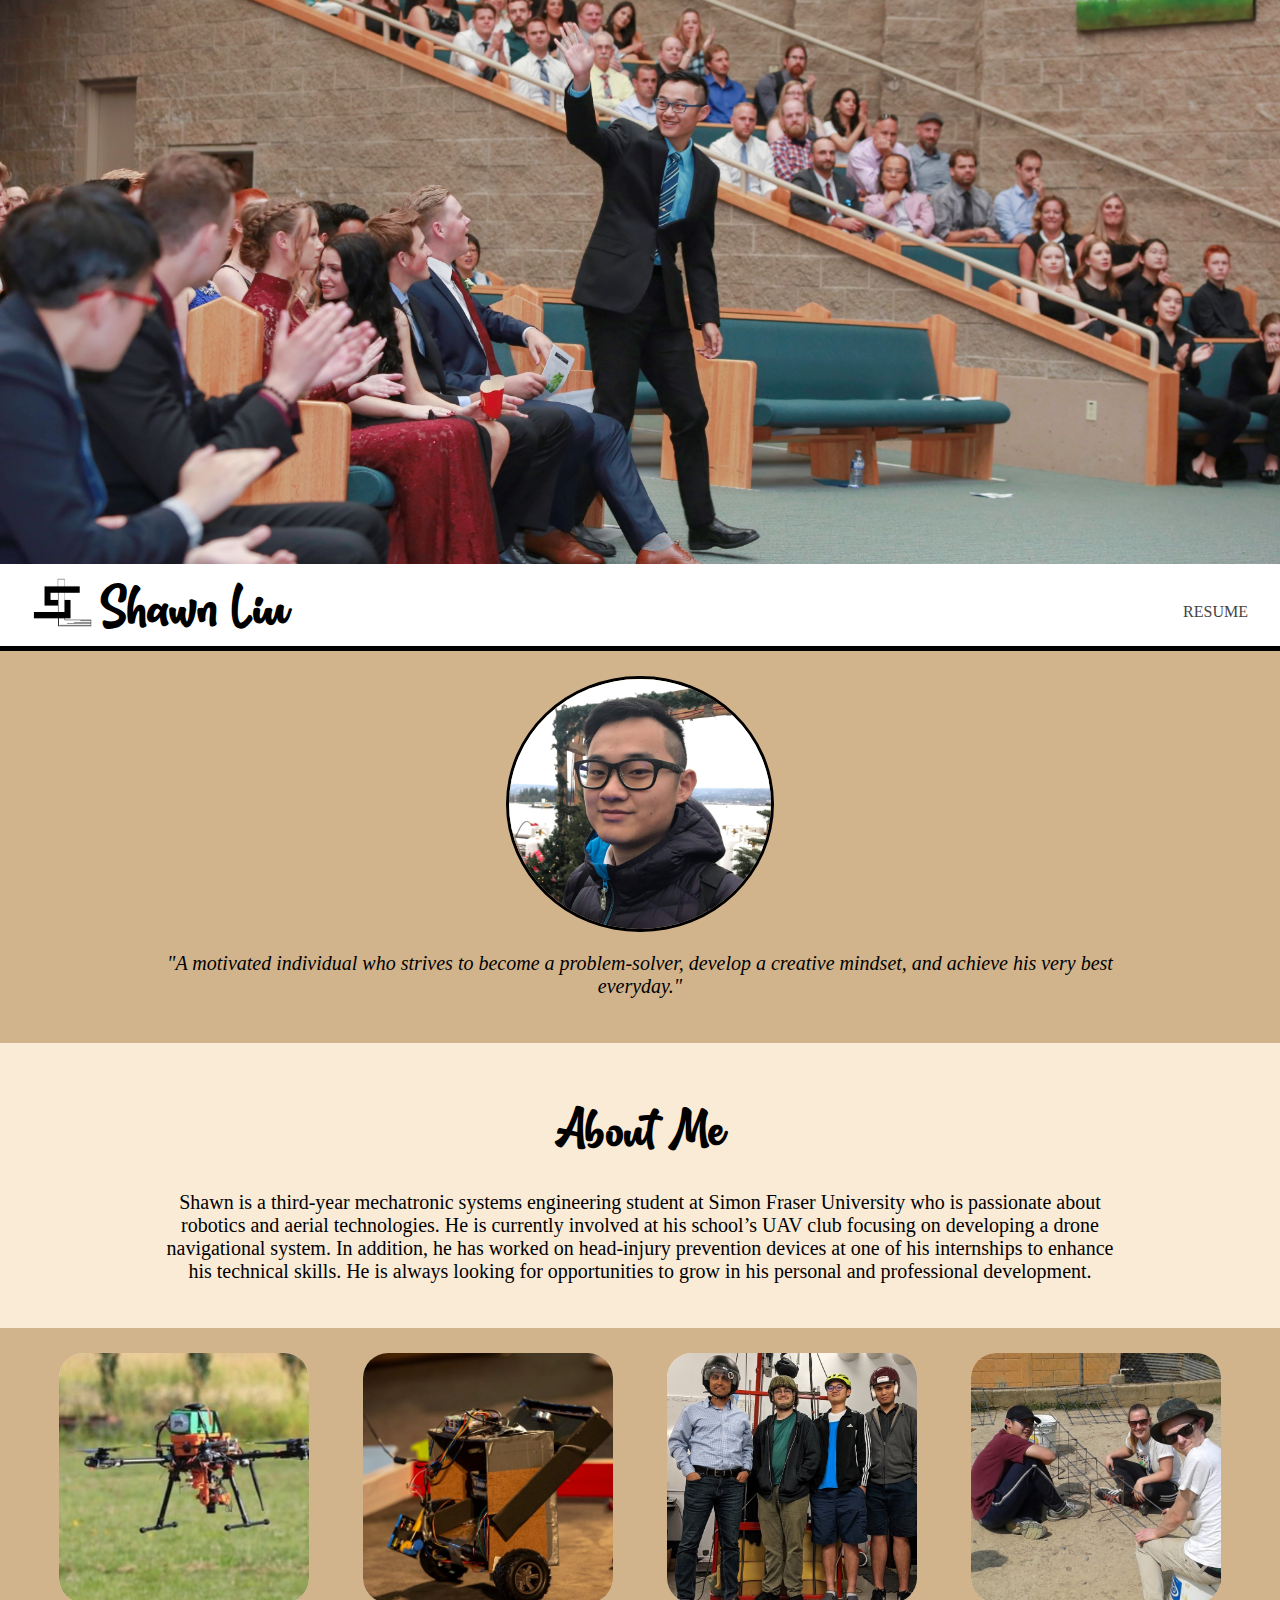
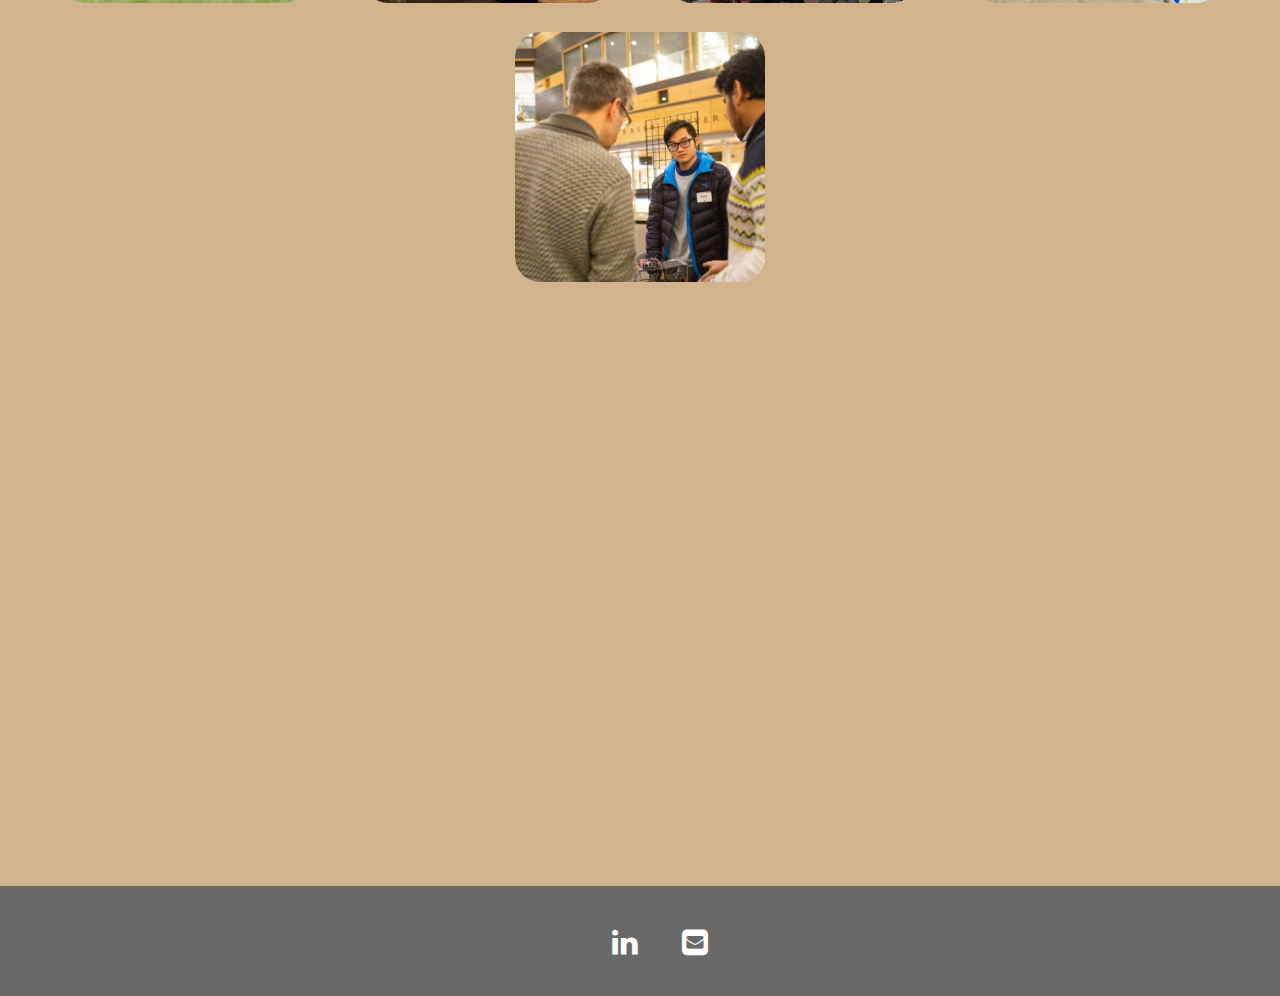
==== commit cc7c9d87: "Add files via upload" ====
--- a/index.htm
+++ b/index.htm
@@ -21,7 +21,8 @@
         <header class = "header" id = "myHeader">
             <div class= "inner">
         <img src = "Shawn web pic/logo3.png" alt = "logo" class = "logo">
-        <h1 class= "name"> <img src = "Shawn web pic/name title.png" ></h1>
+        <!--<h1 class= "name"> <img src = "Shawn web pic/name title.png" ></h1>-->
+        <h1 class= "name"> Shawn Liu</h1>        
         <nav>
             <ul>
                 <!--<li> <a href = "#aboutme"> About Me</a></li>-->
--- a/Shawn_web.css
+++ b/Shawn_web.css
@@ -50,6 +50,12 @@
     font-family: Velfo;
     margin-top: 0px;
     margin-bottom: 0px;
+}
+
+.name img{
+    #padding-top:5pt;
+    #width:130pt;
+    #height:auto;
 }
 
 .logo {
@@ -401,5 +407,5 @@
 }
 
 h2{
-    font-family: Velfo;
+    font-family: Velfo, Verdana;
 }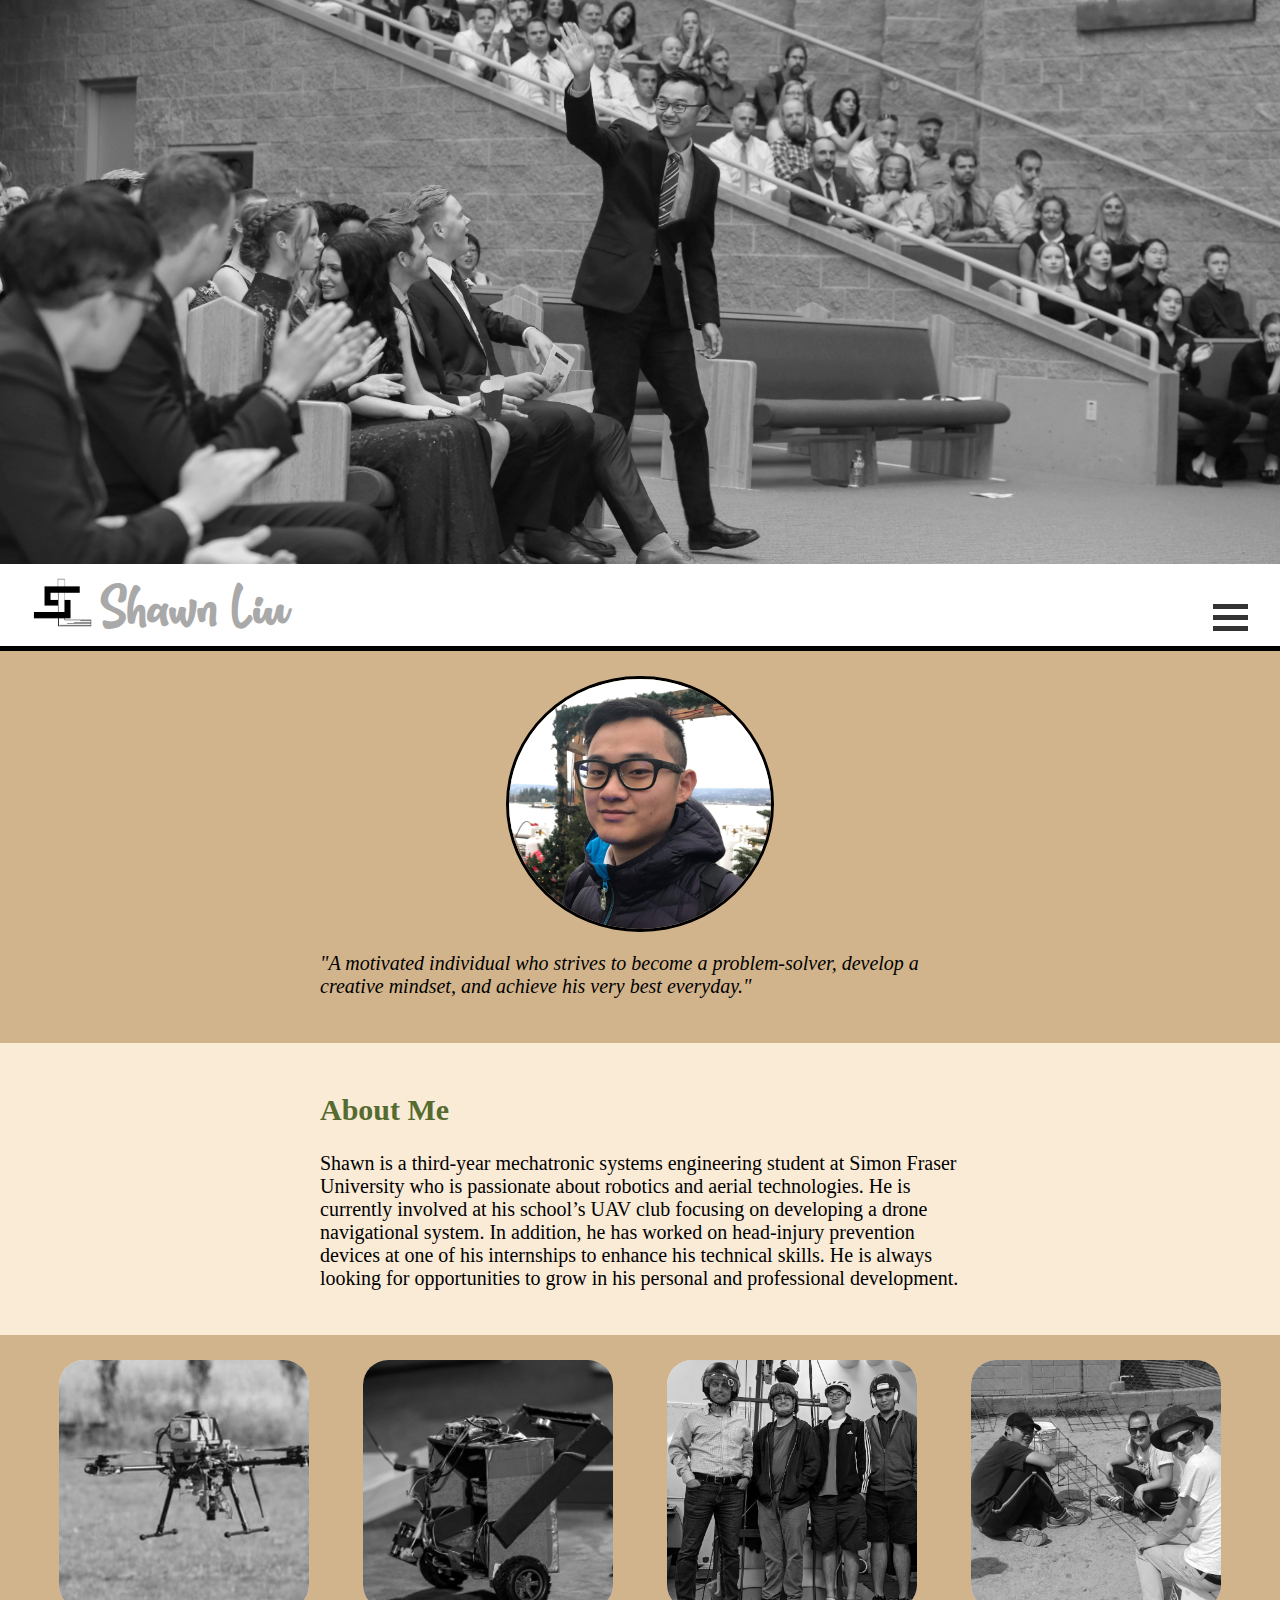
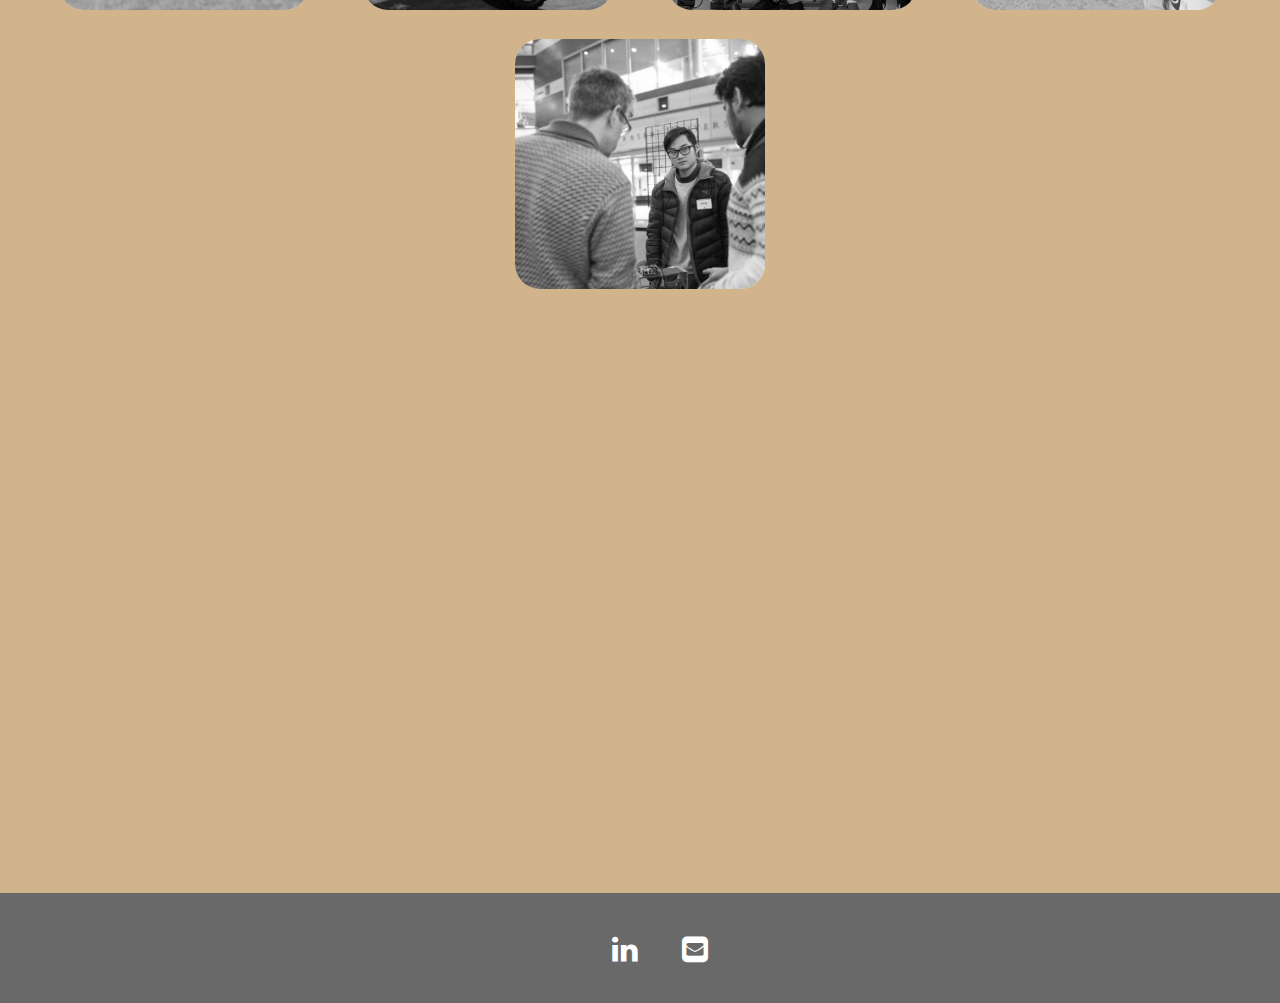
==== commit cfc632d6: "Add files via upload" ====
--- a/index.htm
+++ b/index.htm
@@ -25,12 +25,22 @@
         <h1 class= "name"> Shawn Liu</h1>        
         <nav>
             <ul>
-                <!--<li> <a href = "#aboutme"> About Me</a></li>-->
-                <!--<li> <a href = "#back-to-top">Back to Top </a> </li>-->
-                <!--<li> <a href = "#education"> Education & Awards </a> </li>--> 
-                <!--<li> <a href = "#Contact"> Contact </a></li>-->
-                <!-- <li> <a href = "index.htm"> Home</a></li>-->
-                <li> <a href = "Resume%20(10-15-2019).pdf"> Resume </a></li>
+                <li> <div class="dropdown">
+                    <div class="container1" onclick="myFunction(this)">
+                        <div class="bar1"></div>
+                        <div class="bar2"></div>
+                        <div class="bar3"></div>
+                        </div>
+                        <!--<button class="dropbtn">Dropdown</button>-->
+                        <div class="dropdown-content">
+                        <a href = "index.htm" data-ajax="false">About Me</a>
+                        <a href = "education.htm" data-ajax="false">Education & Skills</a>
+                        <a href = "project.htm" data-ajax="false">Projects</a>
+                        <a href = "work.htm" data-ajax="false">Work Experience</a>
+                        <a href = "community.htm" data-ajax="false">Community Involvement</a>
+                        <a href = "Resume%20(10-15-2019).pdf">My Resume</a>
+                        </div>
+                    </div></li>
             </ul>
         </nav>
         </div>
@@ -135,6 +145,9 @@
             }
         }
         
+     //function myFunction(x) {
+        //x.classList.toggle("change");
+    //}
     </script>
     </body>
     </head>
--- a/Shawn_web.css
+++ b/Shawn_web.css
@@ -50,6 +50,7 @@
     font-family: Velfo;
     margin-top: 0px;
     margin-bottom: 0px;
+    color:darkgrey;
 }
 
 .name img{
@@ -164,7 +165,13 @@
 
 .top-container {
   position: relative; 
-  text-align: center;
+  text-align: left;
+}
+
+.top-container img{
+    -webkit-filter: grayscale(100%); /* Safari 6.0 - 9.0 */
+    filter: grayscale(100%);
+    height: 20%;
 }
 
 
@@ -264,7 +271,10 @@
     background-size: 400px;  
     
     -webkit-transition: top .3s ease-in-out; 
-}
+     -webkit-filter: grayscale(100%); /* Safari 6.0 - 9.0 */
+    filter: grayscale(100%);
+}
+
 
 #box2{
     top: 0; 
@@ -274,7 +284,8 @@
     display: inline-block; 
     background: url("Shawn%20web%20pic/ecobot.jpg") no-repeat; 
     background-size: 270px;
-    
+    -webkit-filter: grayscale(100%); /* Safari 6.0 - 9.0 */
+    filter: grayscale(100%);
     -webkit-transition: top .3s ease-in-out; 
 }
 
@@ -286,7 +297,8 @@
     display: inline-block; 
     background: url("Shawn web pic/shieldX group photo.jpg") no-repeat; 
     background-size: 260px;
-    
+    -webkit-filter: grayscale(100%); /* Safari 6.0 - 9.0 */
+    filter: grayscale(100%);
     -webkit-transition: top .3s ease-in-out; 
 }
 
@@ -298,7 +310,8 @@
     display: inline-block; 
     background: url("Shawn%20web%20pic/community%20involvement.jpg") no-repeat; 
     background-size: 260px;
-    
+    -webkit-filter: grayscale(100%); /* Safari 6.0 - 9.0 */
+    filter: grayscale(100%);
     -webkit-transition: top .3s ease-in-out; 
 }
 
@@ -310,7 +323,8 @@
     display: inline-block; 
     background: url("Shawn web pic/me and ecobot.jpg") no-repeat; 
     background-size: 270px;
-    
+    -webkit-filter: grayscale(100%); /* Safari 6.0 - 9.0 */
+    filter: grayscale(100%);
     -webkit-transition: top .3s ease-in-out; 
 }
 .image-box:hover #box1 {
@@ -357,11 +371,10 @@
 .text{
     margin: auto; 
     font-size: 20px; 
-    width: 75%; 
+    width: 50%; 
     position: relative; 
-    text-align: center; 
-}
-
+    text-align: left; 
+}
 
 footer{
     background-color: dimgrey; 
@@ -399,7 +412,7 @@
 
 .thumb_content a{
     text-decoration: none;
-    color: black;
+    color: darkgrey;
 }
 
 .thumb_content a:hover{
@@ -407,5 +420,72 @@
 }
 
 h2{
-    font-family: Velfo, Verdana;
-}+    #font-family: Velfo, Verdana;
+    color:darkolivegreen;
+}
+
+p{
+    text-align: left;
+}
+
+
+
+#.dropdown {
+  position: relative;
+  display: inline-block;
+}
+
+.dropdown-content {
+  display: none;
+  position: absolute;
+  background-color: #f1f1f1;
+  min-width: 160px;
+  box-shadow: 0px 8px 16px 0px rgba(0,0,0,0.2);
+  z-index: 1;
+  right: 0;
+}
+
+.dropdown-content a {
+  color: black;
+  padding: 12px 16px;
+  text-decoration: none;
+  display: block;
+}
+
+.dropdown-content a:hover {background-color: #ddd;}
+
+.dropdown:hover .dropdown-content {display: block; text-align: left; }
+
+
+.container1 {
+  display: inline-block;
+  cursor: pointer;
+}
+
+.bar1, .bar2, .bar3 {
+  width: 35px;
+  height: 5px;
+  background-color: #333;
+  margin: 6px 0;
+  transition: 0.4s;
+}
+
+.change .bar1 {
+  -webkit-transform: rotate(-45deg) translate(-9px, 6px);
+  transform: rotate(-45deg) translate(-9px, 6px);
+}
+
+.change .bar2 {opacity: 0;}
+
+.change .bar3 {
+  -webkit-transform: rotate(45deg) translate(-8px, -8px);
+  transform: rotate(45deg) translate(-8px, -8px);
+}
+
+@media only screen and (max-width: 800px) {
+  .text {
+    width:90%;
+    text-align:center;
+  }
+}
+
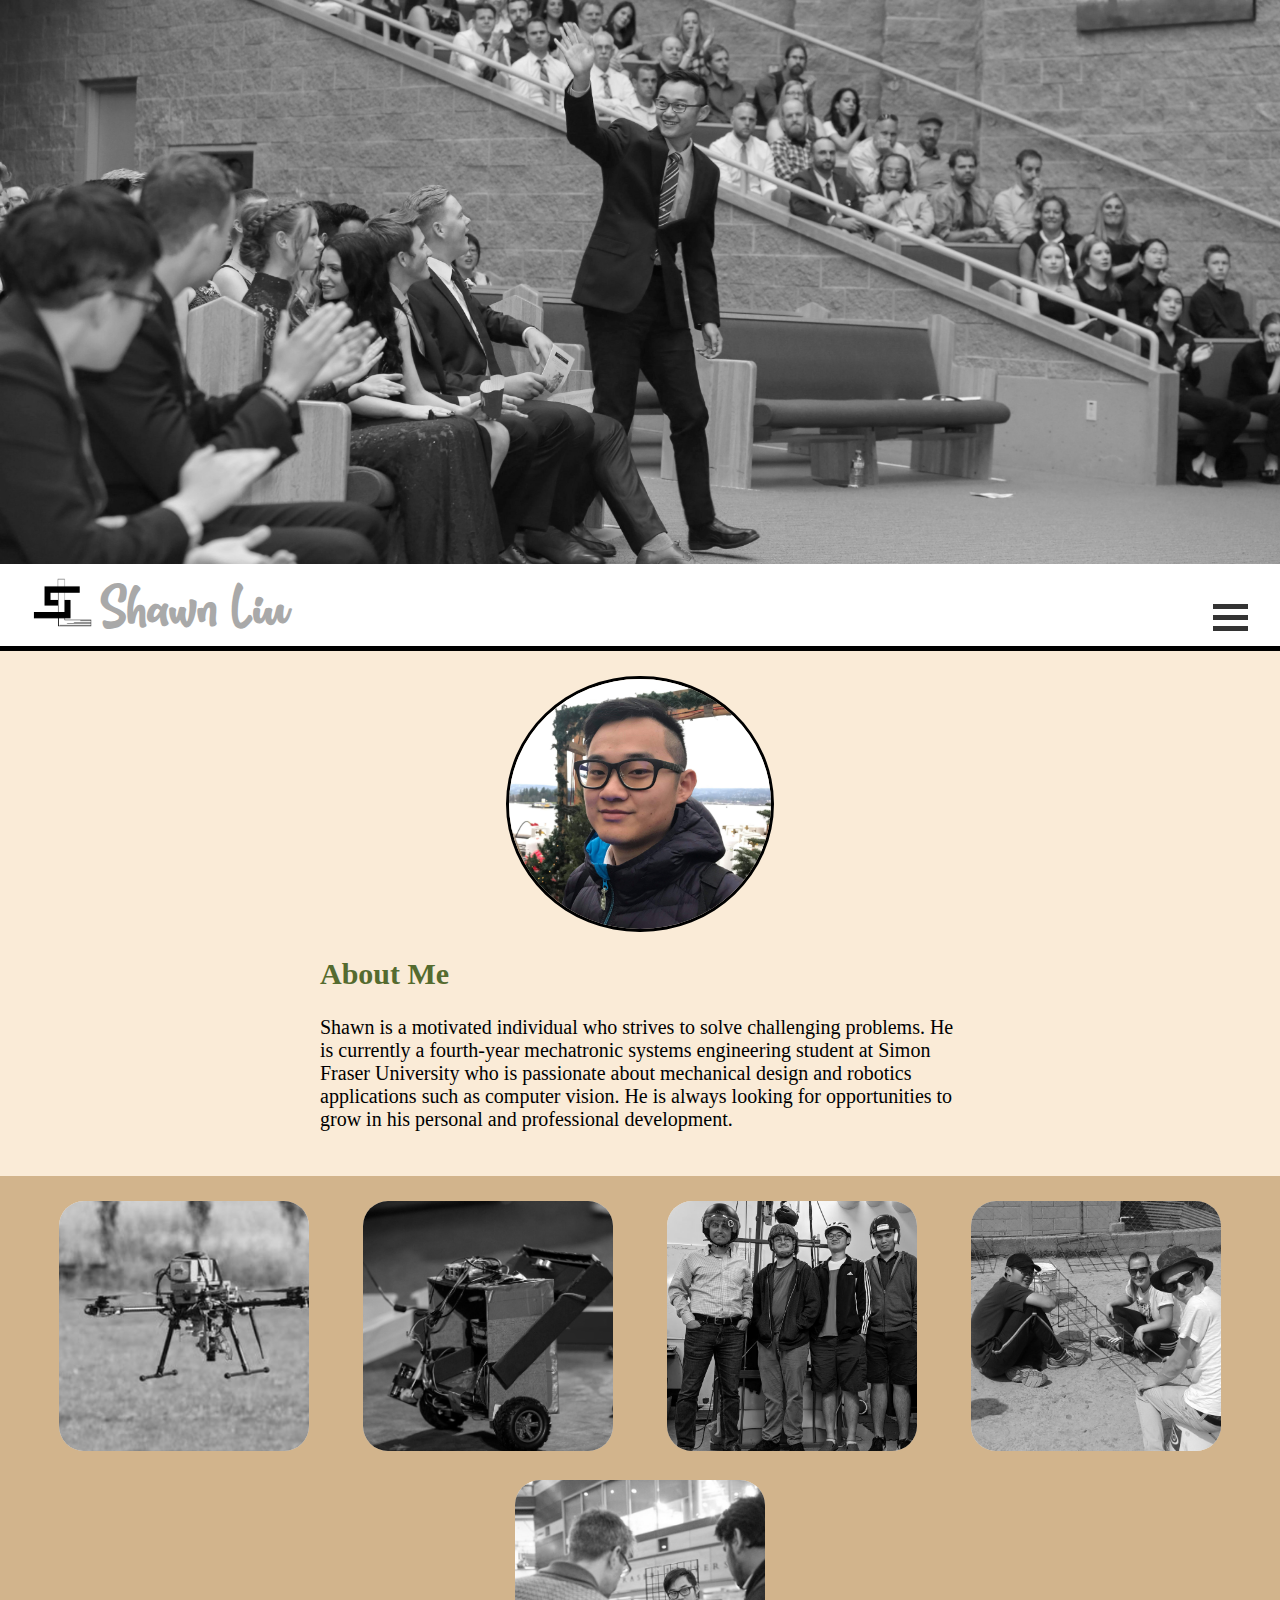
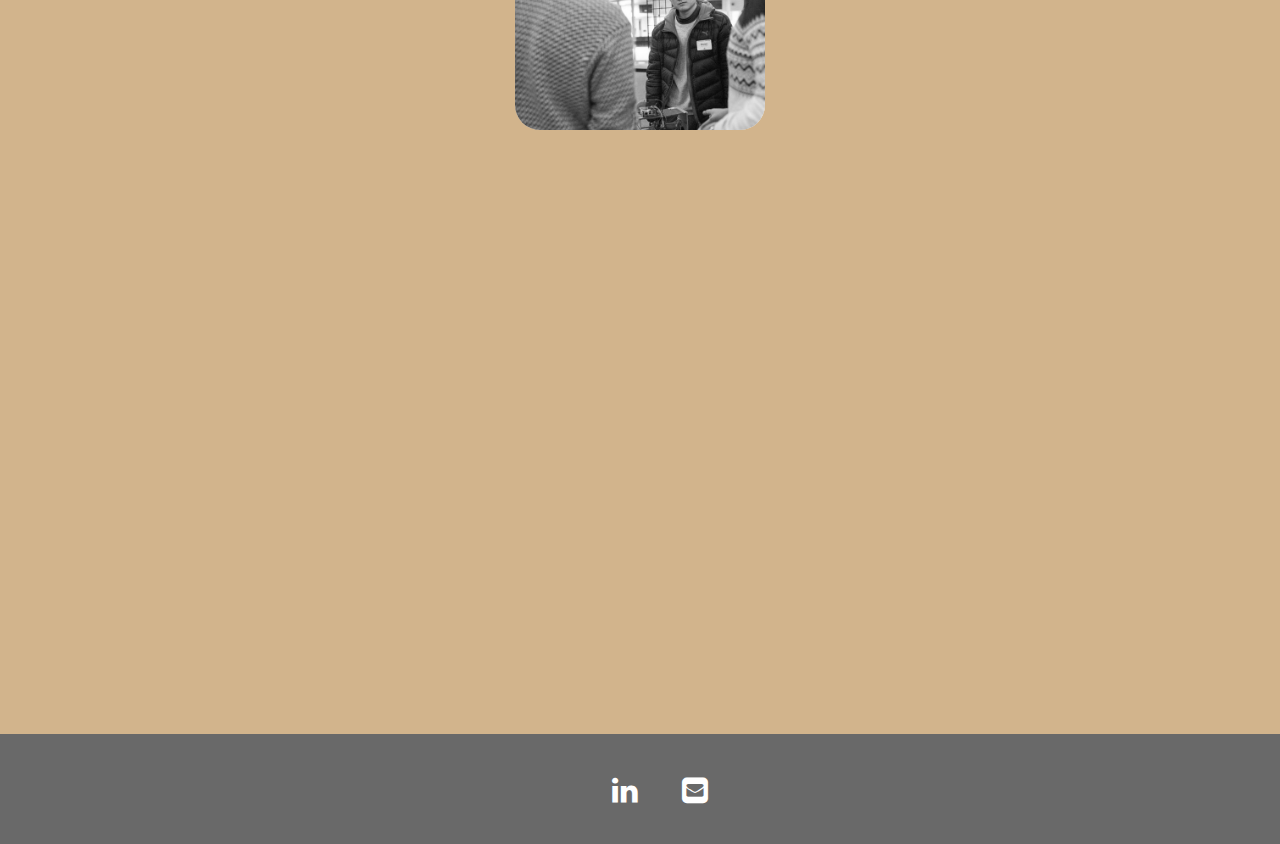
==== commit 2101ba9e: "fix resume bug and modified content" ====
--- a/index.htm
+++ b/index.htm
@@ -38,7 +38,7 @@
                         <a href = "project.htm" data-ajax="false">Projects</a>
                         <a href = "work.htm" data-ajax="false">Work Experience</a>
                         <a href = "community.htm" data-ajax="false">Community Involvement</a>
-                        <a href = "Resume%20(10-15-2019).pdf">My Resume</a>
+                        <a href = "Shawn%20Liu%20Resume.pdf">My Resume</a>
                         </div>
                     </div></li>
             </ul>
@@ -46,17 +46,12 @@
         </div>
         </header>
                 
-            <section class = "profile_section">
-                <img src = "Shawn web pic/Shawn pic 2.jpg" alt = "profile" class = "profile">
-                <div class = "text">
-                    <p><i> "A motivated individual who strives to become a problem-solver, develop a creative mindset, and achieve his very best everyday."</i></p>
-                </div>
-            </section>
         
            <section class = "section1">
+                <img src = "Shawn web pic/Shawn pic 2.jpg" alt = "profile" class = "profile">
                <div class = "text">
                <h2> About Me </h2>
-                    <p>Shawn is a third-year mechatronic systems engineering student at Simon Fraser University who is passionate about robotics and aerial technologies. He is currently involved at his school’s UAV club focusing on developing a drone navigational system. In addition, he has worked on head-injury prevention devices at one of his internships to enhance his technical skills. He is always looking for opportunities to grow in his personal and professional development. </p>
+                    <p>Shawn is a motivated individual who strives to solve challenging problems. He is currently a fourth-year mechatronic systems engineering student at Simon Fraser University who is passionate about mechanical design and robotics applications such as computer vision. He is always looking for opportunities to grow in his personal and professional development. </p>
                </div>
            </section>
                 
